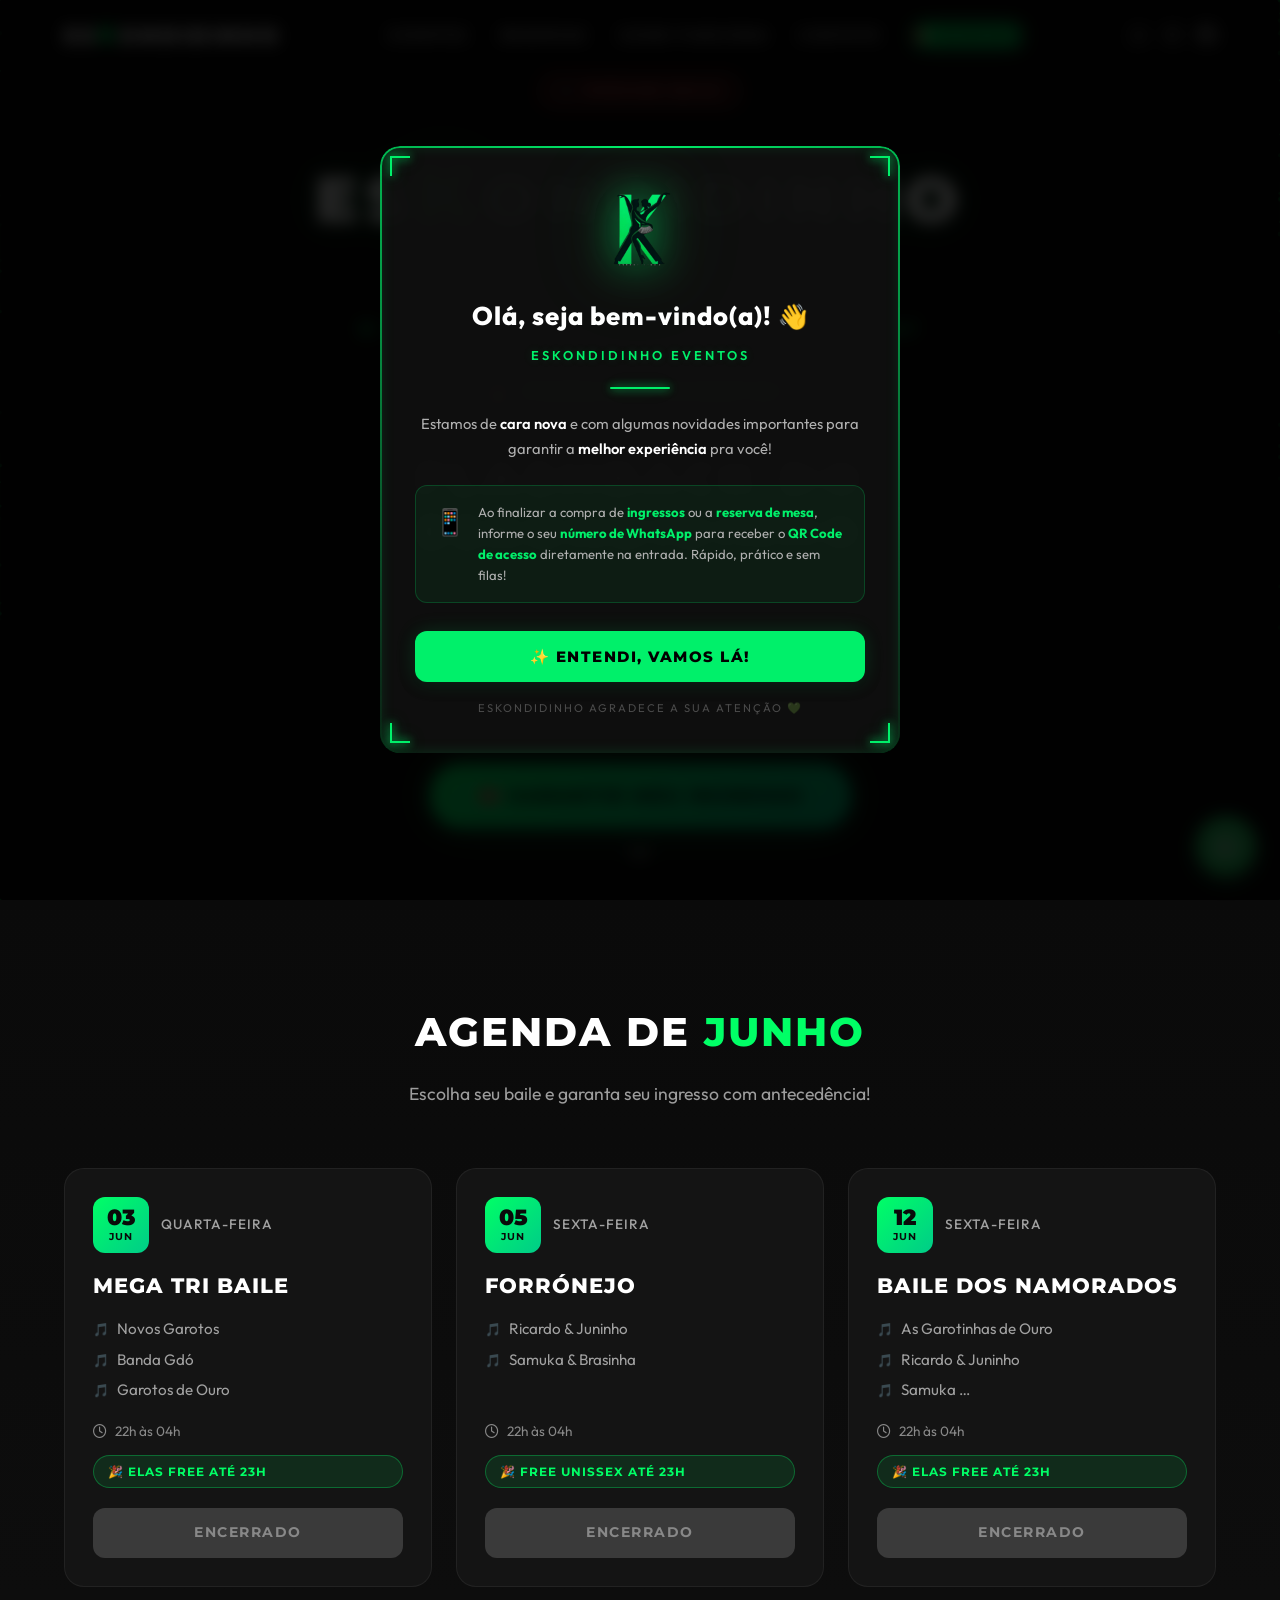
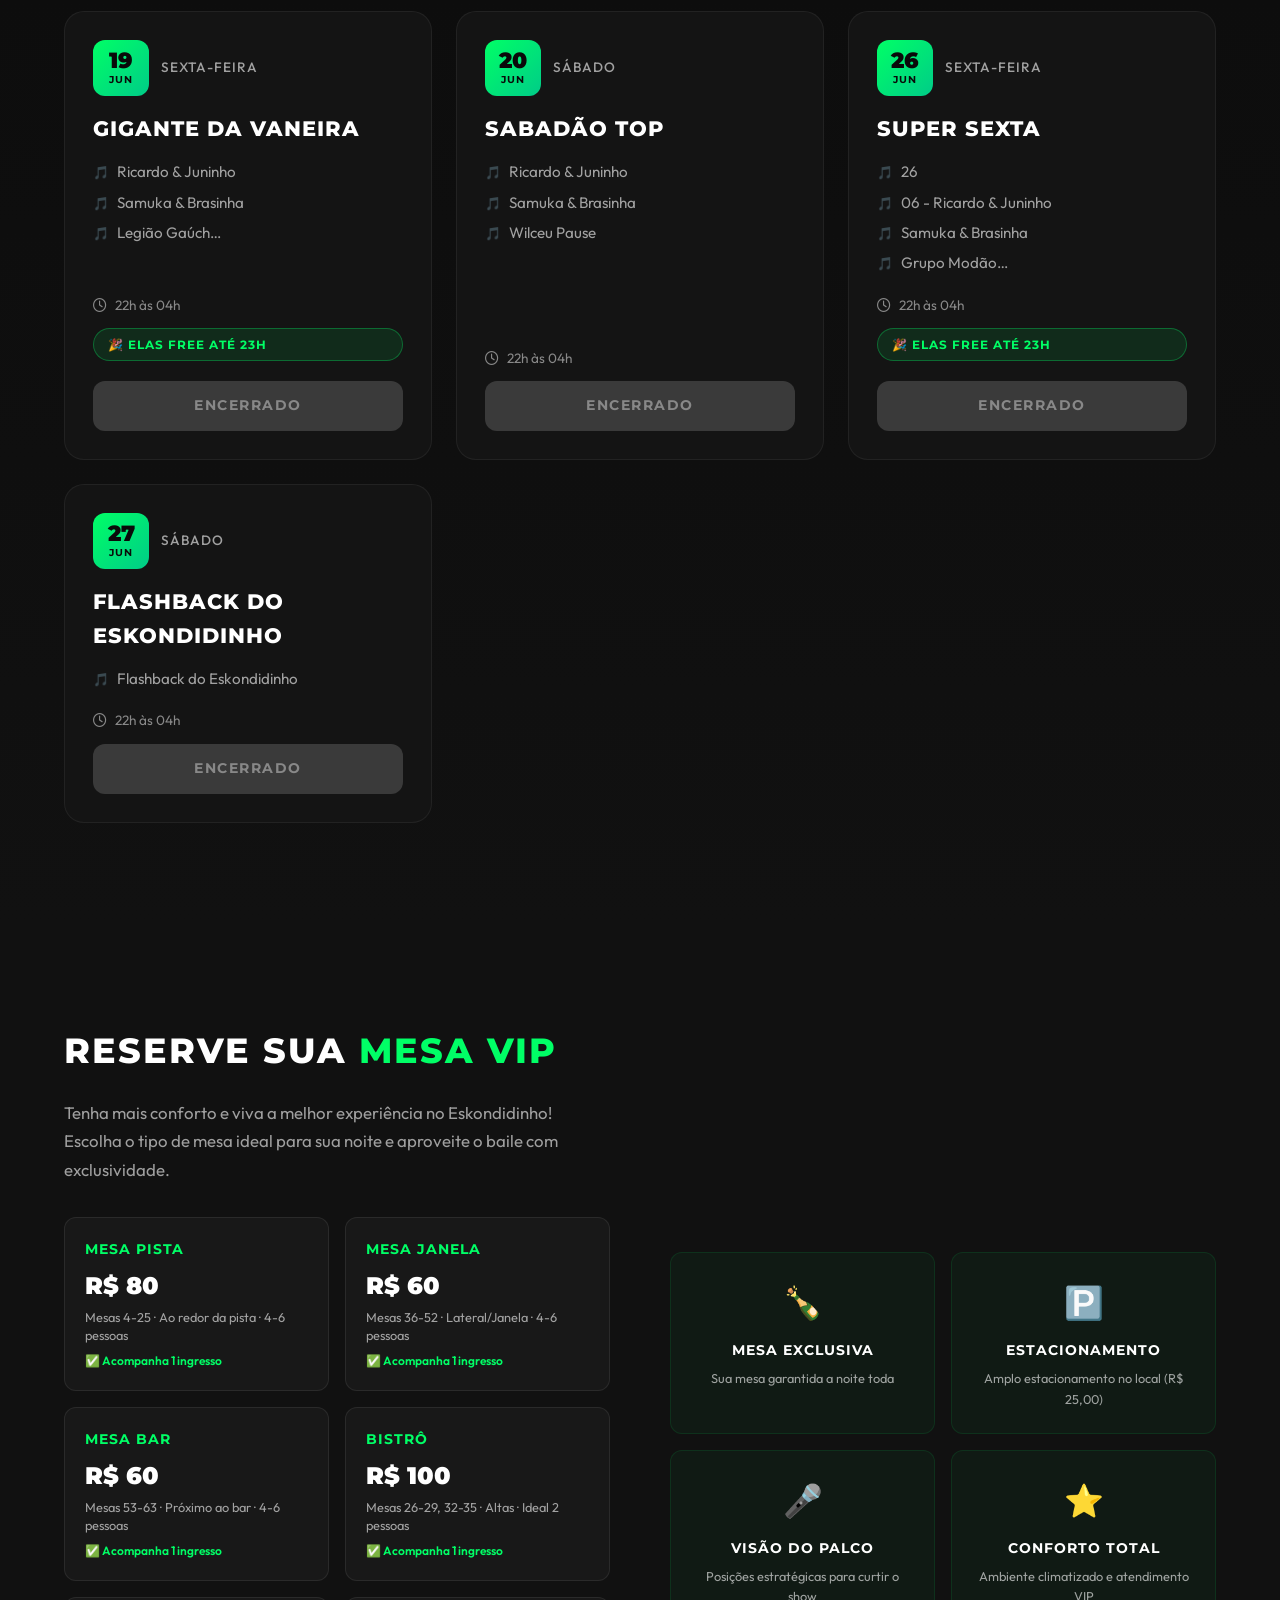
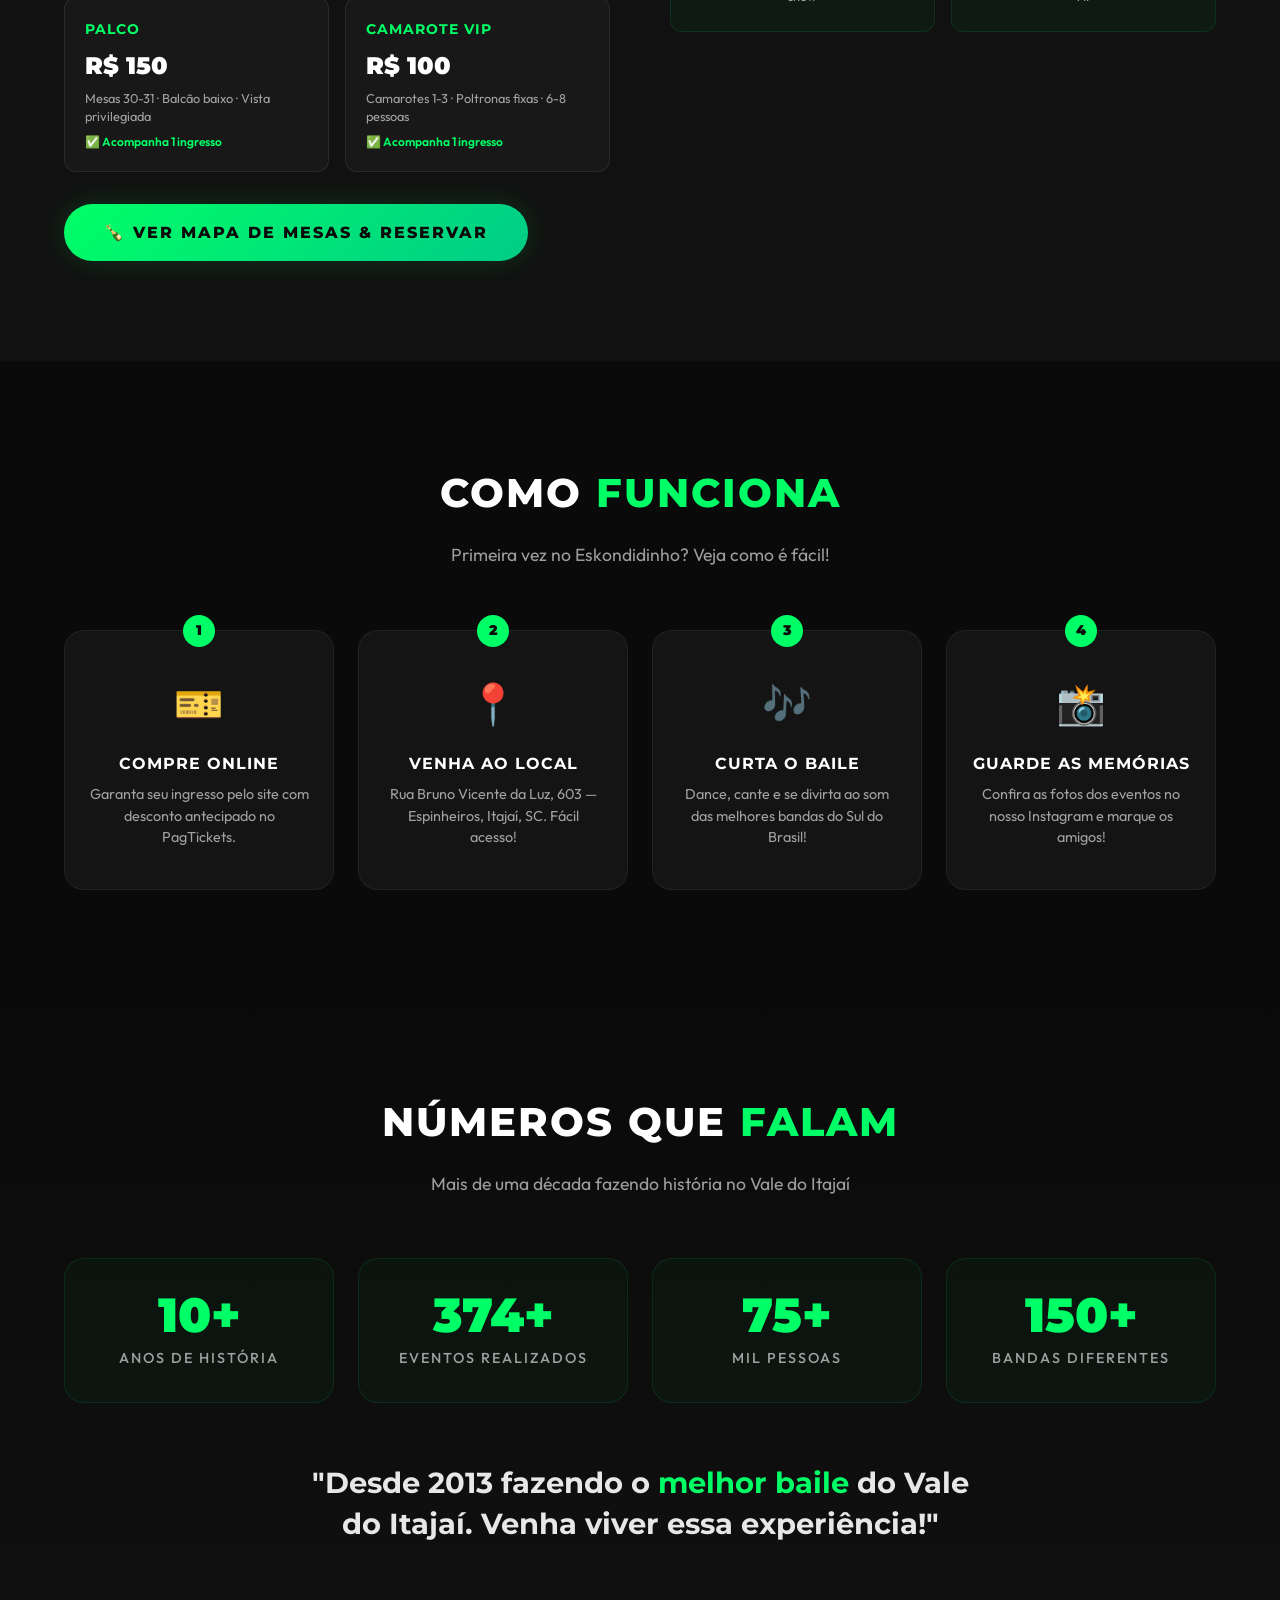
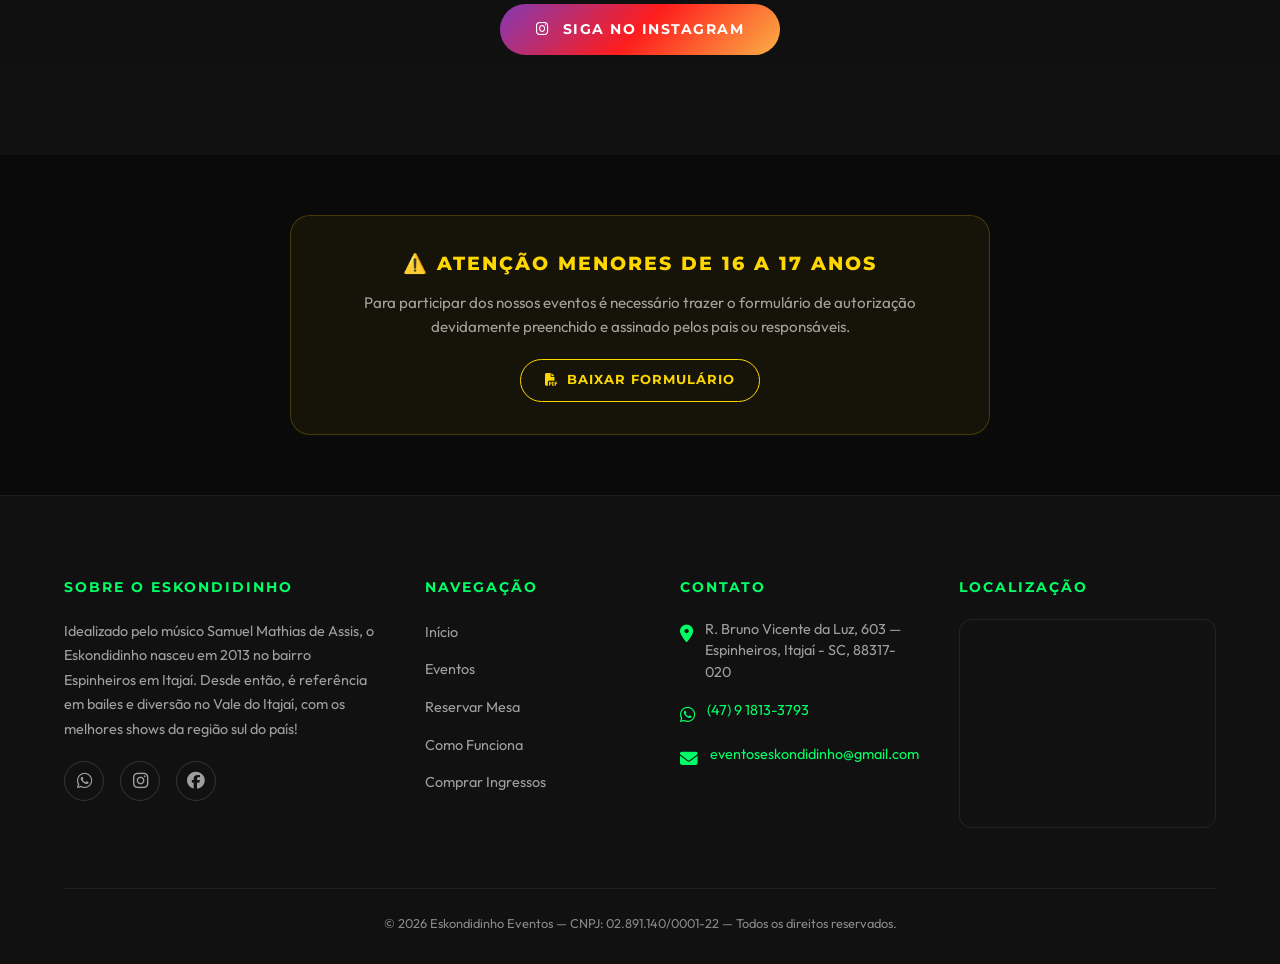
==== index.html @ db14143d "init: site Eskondidinho estático" ====
<!DOCTYPE html>
<html lang="pt-BR">

<head>
    <meta charset="UTF-8">
    <meta name="viewport" content="width=device-width, initial-scale=1.0">
    <title>ESKONDIDINHO EVENTOS | O Melhor Bailão do Vale do Itajaí</title>
    <meta name="description"
        content="O melhor bailão do Vale do Itajaí! Garanta seu ingresso para os melhores bailes de Itajaí, SC. Bandas ao vivo, reserva de mesas VIP e diversão garantida desde 2013.">
    <meta name="keywords"
        content="eskondidinho, eventos, baile, itajaí, vale do itajaí, banda, ingresso, festa, santa catarina">
    <meta property="og:title" content="ESKONDIDINHO EVENTOS | O Melhor Bailão do Vale do Itajaí">
    <meta property="og:description"
        content="Garanta seu ingresso! Bailes com as melhores bandas do sul do Brasil, reserva de mesas VIP e diversão garantida.">
    <meta property="og:type" content="website">
    <meta property="og:url" content="https://www.eskondidinho.com.br">
    <meta property="og:image" content="assets/hero-bg.png">
    <link rel="icon" type="image/x-icon" href="favicon.ico">
    <link rel="icon" type="image/png" sizes="32x32" href="img/favicon-32.png">
    <link rel="icon" type="image/png" sizes="16x16" href="img/favicon-16.png">
    <link rel="apple-touch-icon" sizes="180x180" href="img/apple-touch-icon.png">
    <link rel="stylesheet" href="style.css">
    <link rel="stylesheet" href="https://cdnjs.cloudflare.com/ajax/libs/font-awesome/6.5.1/css/all.min.css">
</head>

<body>

    <!-- ============ POPUP DE BOAS-VINDAS ============ -->
    <style>
        /* ---- Popup Variables ---- */
        .popup-overlay {
            position: fixed;
            inset: 0;
            background: rgba(0, 0, 0, 0.85);
            backdrop-filter: blur(8px);
            -webkit-backdrop-filter: blur(8px);
            display: flex;
            align-items: center;
            justify-content: center;
            z-index: 99999;
            opacity: 0;
            animation: popupFadeIn 0.6s ease forwards;
            padding: 20px;
        }

        @keyframes popupFadeIn {
            to {
                opacity: 1;
            }
        }

        .popup-particles {
            position: fixed;
            inset: 0;
            pointer-events: none;
            z-index: 100000;
            overflow: hidden;
        }

        .popup-particle {
            position: absolute;
            width: 3px;
            height: 3px;
            background: #00f06a;
            border-radius: 50%;
            box-shadow: 0 0 6px #00f06a, 0 0 12px rgba(0, 240, 106, 0.6);
            animation: popupFloatUp linear infinite;
            opacity: 0;
        }

        @keyframes popupFloatUp {
            0% {
                transform: translateY(100vh) scale(0);
                opacity: 0;
            }

            10% {
                opacity: 1;
            }

            90% {
                opacity: 0.6;
            }

            100% {
                transform: translateY(-10vh) scale(1.2);
                opacity: 0;
            }
        }

        .popup-card {
            position: relative;
            width: 100%;
            max-width: 520px;
            background: rgba(15, 15, 15, 0.95);
            border-radius: 20px;
            padding: 40px 35px 35px;
            z-index: 100001;
            transform: scale(0.7) translateY(40px);
            animation: popupPopIn 0.7s cubic-bezier(0.34, 1.56, 0.64, 1) 0.3s forwards;
            overflow: hidden;
        }

        @keyframes popupPopIn {
            to {
                transform: scale(1) translateY(0);
            }
        }

        .popup-card::before {
            content: '';
            position: absolute;
            inset: 0;
            border-radius: 20px;
            padding: 2px;
            background: conic-gradient(from var(--popup-angle, 0deg), #00f06a, transparent 40%, transparent 60%, #00f06a);
            -webkit-mask: linear-gradient(#fff 0 0) content-box, linear-gradient(#fff 0 0);
            -webkit-mask-composite: xor;
            mask-composite: exclude;
            animation: popupRotateBorder 4s linear infinite;
            pointer-events: none;
        }

        @property --popup-angle {
            syntax: '<angle>';
            initial-value: 0deg;
            inherits: false;
        }

        @keyframes popupRotateBorder {
            to {
                --popup-angle: 360deg;
            }
        }

        .popup-card::after {
            content: '';
            position: absolute;
            inset: -1px;
            border-radius: 21px;
            border: 1px solid rgba(0, 240, 106, 0.3);
            box-shadow: 0 0 15px rgba(0, 240, 106, 0.15), 0 0 40px rgba(0, 240, 106, 0.08), inset 0 0 15px rgba(0, 240, 106, 0.15);
            pointer-events: none;
        }

        .popup-corner {
            position: absolute;
            width: 20px;
            height: 20px;
            z-index: 2;
        }

        .popup-corner::before,
        .popup-corner::after {
            content: '';
            position: absolute;
            background: #00f06a;
            box-shadow: 0 0 8px #00f06a, 0 0 16px rgba(0, 240, 106, 0.6);
        }

        .popup-corner::before {
            width: 100%;
            height: 2px;
        }

        .popup-corner::after {
            width: 2px;
            height: 100%;
        }

        .popup-corner.ptl {
            top: 10px;
            left: 10px;
        }

        .popup-corner.ptr {
            top: 10px;
            right: 10px;
        }

        .popup-corner.ptr::before {
            right: 0;
        }

        .popup-corner.ptr::after {
            right: 0;
        }

        .popup-corner.pbl {
            bottom: 10px;
            left: 10px;
        }

        .popup-corner.pbl::before {
            bottom: 0;
        }

        .popup-corner.pbl::after {
            bottom: 0;
        }

        .popup-corner.pbr {
            bottom: 10px;
            right: 10px;
        }

        .popup-corner.pbr::before {
            right: 0;
            bottom: 0;
        }

        .popup-corner.pbr::after {
            right: 0;
            bottom: 0;
        }

        .popup-logo {
            display: flex;
            justify-content: center;
            margin-bottom: 20px;
        }

        .popup-logo img {
            width: 90px;
            height: auto;
            filter: drop-shadow(0 0 20px rgba(0, 240, 106, 0.6)) drop-shadow(0 0 40px rgba(0, 240, 106, 0.2));
            animation: popupLogoPulse 3s ease-in-out infinite;
        }

        @keyframes popupLogoPulse {

            0%,
            100% {
                filter: drop-shadow(0 0 15px rgba(0, 240, 106, 0.6)) drop-shadow(0 0 30px rgba(0, 240, 106, 0.15));
            }

            50% {
                filter: drop-shadow(0 0 25px rgba(0, 240, 106, 0.6)) drop-shadow(0 0 50px rgba(0, 240, 106, 0.3));
            }
        }

        .popup-greeting {
            text-align: center;
            margin-bottom: 8px;
        }

        .popup-greeting h2 {
            font-size: 1.6rem;
            font-weight: 800;
            color: #fff;
            letter-spacing: 1px;
        }

        .popup-greeting .popup-wave {
            display: inline-block;
            animation: popupWaveHand 1.8s ease-in-out infinite;
            transform-origin: 70% 70%;
            font-size: 1.5rem;
        }

        @keyframes popupWaveHand {

            0%,
            100% {
                transform: rotate(0deg);
            }

            15% {
                transform: rotate(14deg);
            }

            30% {
                transform: rotate(-8deg);
            }

            40% {
                transform: rotate(14deg);
            }

            50% {
                transform: rotate(-4deg);
            }

            60% {
                transform: rotate(10deg);
            }

            70% {
                transform: rotate(0deg);
            }
        }

        .popup-subtitle-text {
            text-align: center;
            font-size: 0.8rem;
            font-weight: 600;
            color: #00f06a;
            letter-spacing: 3px;
            text-transform: uppercase;
            margin-bottom: 22px;
            text-shadow: 0 0 10px rgba(0, 240, 106, 0.15);
        }

        .popup-neon-divider {
            width: 60px;
            height: 2px;
            background: #00f06a;
            margin: 0 auto 22px;
            border-radius: 2px;
            box-shadow: 0 0 8px #00f06a, 0 0 20px rgba(0, 240, 106, 0.15);
        }

        .popup-message {
            text-align: center;
            color: #b0b0b0;
            font-size: 0.92rem;
            line-height: 1.7;
            font-weight: 400;
            margin-bottom: 24px;
        }

        .popup-message strong {
            color: #fff;
            font-weight: 600;
        }

        .popup-whatsapp-tip {
            background: rgba(0, 240, 106, 0.06);
            border: 1px solid rgba(0, 240, 106, 0.2);
            border-radius: 12px;
            padding: 16px 18px;
            margin-bottom: 28px;
            display: flex;
            align-items: flex-start;
            gap: 12px;
        }

        .popup-whatsapp-tip .popup-tip-icon {
            font-size: 1.6rem;
            flex-shrink: 0;
            animation: popupPhoneBuzz 2s ease-in-out infinite;
        }

        @keyframes popupPhoneBuzz {

            0%,
            100% {
                transform: rotate(0deg);
            }

            5% {
                transform: rotate(8deg);
            }

            10% {
                transform: rotate(-8deg);
            }

            15% {
                transform: rotate(6deg);
            }

            20% {
                transform: rotate(-4deg);
            }

            25% {
                transform: rotate(0deg);
            }
        }

        .popup-whatsapp-tip p {
            color: #b0b0b0;
            font-size: 0.82rem;
            line-height: 1.6;
        }

        .popup-whatsapp-tip p strong {
            color: #00f06a;
            font-weight: 700;
        }

        .popup-cta-btn {
            display: block;
            width: 100%;
            padding: 16px 30px;
            background: #00f06a;
            color: #000;
            font-family: 'Montserrat', sans-serif;
            font-size: 0.95rem;
            font-weight: 800;
            letter-spacing: 1.5px;
            text-transform: uppercase;
            border: none;
            border-radius: 12px;
            cursor: pointer;
            position: relative;
            overflow: hidden;
            transition: all 0.3s ease;
            box-shadow: 0 0 20px rgba(0, 240, 106, 0.15), 0 4px 15px rgba(0, 0, 0, 0.3);
        }

        .popup-cta-btn:hover {
            background: #00ff72;
            box-shadow: 0 0 30px rgba(0, 240, 106, 0.6), 0 0 60px rgba(0, 240, 106, 0.25), 0 4px 20px rgba(0, 0, 0, 0.4);
            transform: translateY(-2px);
        }

        .popup-cta-btn:active {
            transform: translateY(0);
        }

        .popup-cta-btn::after {
            content: '';
            position: absolute;
            top: -50%;
            left: -60%;
            width: 40%;
            height: 200%;
            background: linear-gradient(90deg, transparent, rgba(255, 255, 255, 0.3), transparent);
            transform: skewX(-20deg);
            animation: popupShineSweep 3s ease-in-out infinite;
        }

        @keyframes popupShineSweep {

            0%,
            100% {
                left: -60%;
            }

            50% {
                left: 120%;
            }
        }

        .popup-footer-text {
            text-align: center;
            margin-top: 18px;
            font-size: 0.7rem;
            color: rgba(255, 255, 255, 0.25);
            letter-spacing: 2px;
            text-transform: uppercase;
        }

        .popup-overlay.popup-closing {
            animation: popupFadeOut 0.4s ease forwards;
        }

        .popup-overlay.popup-closing .popup-card {
            animation: popupPopOut 0.4s cubic-bezier(0.55, 0, 1, 0.45) forwards;
        }

        @keyframes popupFadeOut {
            to {
                opacity: 0;
            }
        }

        @keyframes popupPopOut {
            to {
                transform: scale(0.7) translateY(30px);
                opacity: 0;
            }
        }

        .popup-scanline {
            position: absolute;
            top: 0;
            left: 0;
            right: 0;
            height: 2px;
            background: linear-gradient(90deg, transparent, #00f06a, transparent);
            opacity: 0.15;
            animation: popupScanDown 4s linear infinite;
            pointer-events: none;
            z-index: 3;
        }

        @keyframes popupScanDown {
            0% {
                top: 0;
            }

            100% {
                top: 100%;
            }
        }

        @media (max-width: 560px) {
            .popup-card {
                padding: 30px 22px 28px;
                border-radius: 16px;
            }

            .popup-greeting h2 {
                font-size: 1.3rem;
            }

            .popup-subtitle-text {
                font-size: 0.7rem;
                letter-spacing: 2px;
            }

            .popup-message {
                font-size: 0.85rem;
            }

            .popup-logo img {
                width: 70px;
            }

            .popup-whatsapp-tip {
                padding: 12px 14px;
            }

            .popup-cta-btn {
                padding: 14px 24px;
                font-size: 0.85rem;
            }
        }
    </style>

    <div class="popup-overlay" id="popupOverlay">
        <div class="popup-particles" id="popupParticles"></div>
        <div class="popup-card">
            <div class="popup-scanline"></div>
            <div class="popup-corner ptl"></div>
            <div class="popup-corner ptr"></div>
            <div class="popup-corner pbl"></div>
            <div class="popup-corner pbr"></div>
            <div class="popup-logo">
                <img src="img/popup-logo.png" alt="Eskondidinho Eventos" />
            </div>
            <div class="popup-greeting">
                <h2>Olá, seja bem-vindo(a)! <span class="popup-wave">👋</span></h2>
            </div>
            <p class="popup-subtitle-text">Eskondidinho Eventos</p>
            <div class="popup-neon-divider"></div>
            <div class="popup-message">
                Estamos de <strong>cara nova</strong> e com algumas novidades importantes para
                garantir a <strong>melhor experiência</strong> pra você!
            </div>
            <div class="popup-whatsapp-tip">
                <span class="popup-tip-icon">📱</span>
                <p>
                    Ao finalizar a compra de <strong>ingressos</strong> ou a <strong>reserva de mesa</strong>,
                    informe o seu <strong>número de WhatsApp</strong> para receber o
                    <strong>QR Code de acesso</strong> diretamente na entrada.
                    Rápido, prático e sem filas!
                </p>
            </div>
            <button class="popup-cta-btn" onclick="closeEskPopup()">
                ✨ ENTENDI, VAMOS LÁ!
            </button>
            <div class="popup-footer-text">
                Eskondidinho agradece a sua atenção 💚
            </div>
        </div>
    </div>

    <script>
        (function () {
            // Check if user already saw the popup
            if (localStorage.getItem('eskondidinho_popup_seen') === 'true') {
                document.getElementById('popupOverlay').style.display = 'none';
                return;
            }
            // Create particles
            var container = document.getElementById('popupParticles');
            for (var i = 0; i < 25; i++) {
                var p = document.createElement('div');
                p.className = 'popup-particle';
                p.style.left = Math.random() * 100 + '%';
                p.style.animationDuration = (4 + Math.random() * 6) + 's';
                p.style.animationDelay = (Math.random() * 5) + 's';
                p.style.width = (2 + Math.random() * 3) + 'px';
                p.style.height = p.style.width;
                container.appendChild(p);
            }
        })();
        function closeEskPopup() {
            var overlay = document.getElementById('popupOverlay');
            overlay.classList.add('popup-closing');
            setTimeout(function () { overlay.style.display = 'none'; }, 400);
            localStorage.setItem('eskondidinho_popup_seen', 'true');
        }
    </script>

    <!-- ============ NAVBAR ============ -->
    <nav class="navbar" id="navbar">
        <div class="container">
            <a href="#" class="navbar-logo">
                <img src="img/logo-k.png" alt="Eskondidinho" class="logo-img-mobile"
                    style="display: none; height: 50px;">
                <span class="logo-text">ES<span class="logo-k">K</span>ONDIDINHO</span>
            </a>

            <ul class="navbar-menu" id="navMenu">
                <li><a href="#eventos">Eventos</a></li>
                <li><a href="#reservas">Reservas</a></li>
                <li><a href="#como-funciona">Como Funciona</a></li>
                <li><a href="#contato">Contato</a></li>
                <li><a href="https://eskondidinhoeventos.pagtickets.com.br/" target="_blank" class="navbar-cta">🎟️
                        Ingressos</a></li>
            </ul>

            <div class="navbar-social">
                <a href="https://wa.me/554791813793" target="_blank" title="WhatsApp"><i
                        class="fab fa-whatsapp"></i></a>
                <a href="https://www.instagram.com/eskondidinho_eventos/" target="_blank" title="Instagram"><i
                        class="fab fa-instagram"></i></a>
                <a href="https://www.facebook.com/Eskondidinho/" target="_blank" title="Facebook"><i
                        class="fab fa-facebook"></i></a>
            </div>

            <div class="hamburger" id="hamburger" onclick="toggleMenu()">
                <span></span>
                <span></span>
                <span></span>
            </div>
        </div>
    </nav>

    <!-- ============ URGENCY BANNER (auto-detects today/tomorrow) ============ -->
    <div class="urgency-banner" id="urgencyBanner" style="display:none;">
        <div class="urgency-inner">
            <span class="urgency-pulse"></span>
            <span class="urgency-text" id="urgencyText"></span>
            <a href="#" class="urgency-cta" id="urgencyCTA" target="_blank">🎟️ Comprar Agora</a>
        </div>
    </div>
    <style>
        .urgency-banner {
            position: fixed; top: 0; left: 0; right: 0; z-index: 10000;
            background: linear-gradient(135deg, #1a0a2e 0%, #2d1b4e 50%, #1a0a2e 100%);
            border-bottom: 2px solid rgba(255, 215, 0, 0.4);
            padding: 10px 15px;
            animation: urgencyGlow 2s ease-in-out infinite;
        }
        @keyframes urgencyGlow {
            0%, 100% { box-shadow: 0 2px 15px rgba(255, 215, 0, 0.15); }
            50% { box-shadow: 0 2px 25px rgba(255, 215, 0, 0.35); }
        }
        .urgency-inner {
            max-width: 1200px; margin: 0 auto;
            display: flex; align-items: center; justify-content: center; gap: 12px;
            flex-wrap: wrap;
        }
        .urgency-pulse {
            width: 8px; height: 8px; border-radius: 50%;
            background: #ff4444;
            box-shadow: 0 0 0 0 rgba(255, 68, 68, 0.7);
            animation: urgencyPulseAnim 1.5s infinite;
        }
        @keyframes urgencyPulseAnim {
            0% { box-shadow: 0 0 0 0 rgba(255, 68, 68, 0.7); }
            70% { box-shadow: 0 0 0 8px rgba(255, 68, 68, 0); }
            100% { box-shadow: 0 0 0 0 rgba(255, 68, 68, 0); }
        }
        .urgency-text {
            color: #fff; font-family: 'Montserrat', sans-serif;
            font-size: 0.82rem; font-weight: 600; letter-spacing: 0.5px;
        }
        .urgency-text strong { color: #ffd700; }
        .urgency-cta {
            background: #ffd700; color: #1a0a2e;
            padding: 5px 16px; border-radius: 6px;
            font-family: 'Montserrat', sans-serif;
            font-size: 0.75rem; font-weight: 800;
            text-decoration: none; text-transform: uppercase; letter-spacing: 1px;
            transition: all 0.2s;
        }
        .urgency-cta:hover { background: #ffed4a; transform: scale(1.05); }
        .urgency-banner + .hero,
        body.has-urgency .navbar.scrolled { top: 42px !important; }
        body.has-urgency .hero { padding-top: 42px; }
        @media (max-width: 600px) {
            .urgency-text { font-size: 0.72rem; }
            .urgency-cta { font-size: 0.68rem; padding: 4px 12px; }
        }
    </style>
    <script>
        (function() {
            // Auto-detect if next event is today or tomorrow
            var evts = window.events || [];
            if (!evts.length) return;
            var now = new Date();
            for (var i = 0; i < evts.length; i++) {
                var parts = evts[i].date.split('-').map(Number);
                var evDate = new Date(parts[0], parts[1]-1, parts[2]);
                var diffDays = Math.floor((evDate - new Date(now.getFullYear(), now.getMonth(), now.getDate())) / 86400000);
                if (diffDays === 0 || diffDays === 1) {
                    var banner = document.getElementById('urgencyBanner');
                    var txt = document.getElementById('urgencyText');
                    var cta = document.getElementById('urgencyCTA');
                    var label = diffDays === 0 ? '🔥 HOJE!' : '⚡ AMANHÃ!';
                    txt.innerHTML = label + ' <strong>' + evts[i].name + '</strong> — ' + evts[i].bands.join(' • ') + ' — Últimos antecipados!';
                    cta.href = evts[i].link;
                    banner.style.display = 'block';
                    document.body.classList.add('has-urgency');
                    break;
                }
            }
        })();
    </script>

    <!-- ============ HERO SECTION ============ -->
    <section class="hero" id="home">
        <div class="hero-bg">
            <video class="hero-video" autoplay muted loop playsinline disablePictureInPicture>
                <source src="assets/Vídeo-bg-main-page.mp4" type="video/mp4">
            </video>
        </div>
        <canvas id="particles-canvas"></canvas>

        <div class="hero-content">
            <div class="hero-badge" id="heroBadge">
                🔥 <span>Garanta seu ingresso</span>
            </div>

            <div class="hero-logo-text">
                <span class="hero-logo-main">ES<span class="hero-logo-k">K</span>ONDIDINHO</span>
                <span class="hero-logo-sub">EVENTOS</span>
            </div>

            <h1>O Melhor Bailão do Vale do Itajaí</h1>

            <div class="hero-next-event-banner">
                <span class="hero-next-pulse"></span>
                <span class="hero-next-icon">🔥</span>
                <span class="hero-next-text">Próximo Evento!</span>
                <span class="hero-next-arrow">↓</span>
            </div>

            <div id="heroEventInfo">
                <p class="hero-event-name" id="heroEventName">Carregando...</p>
                <p class="hero-event-details" id="heroEventDetails"></p>
                <p class="hero-event-promo" id="heroEventPromo" style="display:none;"></p>
            </div>

            <div class="countdown" id="countdown">
                <div class="countdown-item">
                    <span class="countdown-number" id="countDays">00</span>
                    <span class="countdown-label">Dias</span>
                </div>
                <div class="countdown-item">
                    <span class="countdown-number" id="countHours">00</span>
                    <span class="countdown-label">Horas</span>
                </div>
                <div class="countdown-item">
                    <span class="countdown-number" id="countMinutes">00</span>
                    <span class="countdown-label">Min</span>
                </div>
                <div class="countdown-item">
                    <span class="countdown-number" id="countSeconds">00</span>
                    <span class="countdown-label">Seg</span>
                </div>
            </div>

            <a href="#" class="hero-cta" id="heroCTA" target="_blank">
                🎟️ Garantir Meu Ingresso
            </a>
        </div>

        <div class="hero-scroll-indicator">
            <i class="fas fa-chevron-down"></i>
        </div>
    </section>

    <!-- ============ EVENTOS ============ -->
    <section id="eventos">
        <div class="container">
            <h2 class="section-title reveal">Agenda de <span>Junho</span></h2>
            <p class="section-subtitle reveal">Escolha seu baile e garanta seu ingresso com antecedência!</p>

            <div class="events-grid" id="eventsGrid">
                <!-- Cards carregados dinamicamente pelo data-loader.js -->
                <p style="color: #888; text-align: center; grid-column: 1/-1; padding: 40px 0;">🔄 Carregando eventos...
                </p>
            </div>
        </div>
    </section>

    <!-- ============ RESERVA DE MESAS VIP ============ -->
    <section id="reservas">
        <div class="container">
            <div class="reservas-wrapper">
                <div class="reservas-info reveal-left">
                    <h2>Reserve sua <span>Mesa VIP</span></h2>
                    <p>Tenha mais conforto e viva a melhor experiência no Eskondidinho! Escolha o tipo de mesa ideal
                        para sua noite e aproveite o baile com exclusividade.</p>

                    <div class="mesa-grid">
                        <div class="mesa-card">
                            <h4>Mesa Pista</h4>
                            <p class="mesa-price">R$ 80</p>
                            <p class="mesa-desc">Mesas 4-25 · Ao redor da pista · 4-6 pessoas</p>
                            <p class="mesa-obs">✅ Acompanha 1 ingresso</p>
                        </div>
                        <div class="mesa-card">
                            <h4>Mesa Janela</h4>
                            <p class="mesa-price">R$ 60</p>
                            <p class="mesa-desc">Mesas 36-52 · Lateral/Janela · 4-6 pessoas</p>
                            <p class="mesa-obs">✅ Acompanha 1 ingresso</p>
                        </div>
                        <div class="mesa-card">
                            <h4>Mesa Bar</h4>
                            <p class="mesa-price">R$ 60</p>
                            <p class="mesa-desc">Mesas 53-63 · Próximo ao bar · 4-6 pessoas</p>
                            <p class="mesa-obs">✅ Acompanha 1 ingresso</p>
                        </div>
                        <div class="mesa-card">
                            <h4>Bistrô</h4>
                            <p class="mesa-price">R$ 100</p>
                            <p class="mesa-desc">Mesas 26-29, 32-35 · Altas · Ideal 2 pessoas</p>
                            <p class="mesa-obs">✅ Acompanha 1 ingresso</p>
                        </div>
                        <div class="mesa-card">
                            <h4>Palco</h4>
                            <p class="mesa-price">R$ 150</p>
                            <p class="mesa-desc">Mesas 30-31 · Balcão baixo · Vista privilegiada</p>
                            <p class="mesa-obs">✅ Acompanha 1 ingresso</p>
                        </div>
                        <div class="mesa-card">
                            <h4>Camarote VIP</h4>
                            <p class="mesa-price">R$ 100</p>
                            <p class="mesa-desc">Camarotes 1-3 · Poltronas fixas · 6-8 pessoas</p>
                            <p class="mesa-obs">✅ Acompanha 1 ingresso</p>
                        </div>
                    </div>

                    <a href="reservas.html" class="reservas-cta">
                        🍾 Ver Mapa de Mesas & Reservar
                    </a>
                </div>

                <div class="reservas-visual reveal-right">
                    <div class="reservas-features">
                        <div class="feature-item">
                            <span class="feature-icon">🍾</span>
                            <h4>Mesa Exclusiva</h4>
                            <p>Sua mesa garantida a noite toda</p>
                        </div>
                        <div class="feature-item">
                            <span class="feature-icon">🅿️</span>
                            <h4>Estacionamento</h4>
                            <p>Amplo estacionamento no local (R$ 25,00)</p>
                        </div>
                        <div class="feature-item">
                            <span class="feature-icon">🎤</span>
                            <h4>Visão do Palco</h4>
                            <p>Posições estratégicas para curtir o show</p>
                        </div>
                        <div class="feature-item">
                            <span class="feature-icon">⭐</span>
                            <h4>Conforto Total</h4>
                            <p>Ambiente climatizado e atendimento VIP</p>
                        </div>
                    </div>
                </div>
            </div>
        </div>
    </section>

    <!-- ============ COMO FUNCIONA ============ -->
    <section id="como-funciona">
        <div class="container">
            <h2 class="section-title reveal">Como <span>Funciona</span></h2>
            <p class="section-subtitle reveal">Primeira vez no Eskondidinho? Veja como é fácil!</p>

            <div class="steps-grid">
                <div class="step-card reveal">
                    <div class="step-number">1</div>
                    <span class="step-icon">🎫</span>
                    <h3>Compre Online</h3>
                    <p>Garanta seu ingresso pelo site com desconto antecipado no PagTickets.</p>
                </div>
                <div class="step-card reveal">
                    <div class="step-number">2</div>
                    <span class="step-icon">📍</span>
                    <h3>Venha ao Local</h3>
                    <p>Rua Bruno Vicente da Luz, 603 — Espinheiros, Itajaí, SC. Fácil acesso!</p>
                </div>
                <div class="step-card reveal">
                    <div class="step-number">3</div>
                    <span class="step-icon">🎶</span>
                    <h3>Curta o Baile</h3>
                    <p>Dance, cante e se divirta ao som das melhores bandas do Sul do Brasil!</p>
                </div>
                <div class="step-card reveal">
                    <div class="step-number">4</div>
                    <span class="step-icon">📸</span>
                    <h3>Guarde as Memórias</h3>
                    <p>Confira as fotos dos eventos no nosso Instagram e marque os amigos!</p>
                </div>
            </div>
        </div>
    </section>

    <!-- ============ PROVA SOCIAL ============ -->
    <section id="prova-social">
        <div class="container">
            <h2 class="section-title reveal">Números que <span>Falam</span></h2>
            <p class="section-subtitle reveal">Mais de uma década fazendo história no Vale do Itajaí</p>

            <div class="stats-grid">
                <div class="stat-item reveal">
                    <div class="stat-number" data-target="13">0</div>
                    <div class="stat-label">Anos de História</div>
                </div>
                <div class="stat-item reveal">
                    <div class="stat-number" data-target="500">0</div>
                    <div class="stat-label">Eventos Realizados</div>
                </div>
                <div class="stat-item reveal">
                    <div class="stat-number" data-target="100">0</div>
                    <div class="stat-label">Mil Pessoas</div>
                </div>
                <div class="stat-item reveal">
                    <div class="stat-number" data-target="200">0</div>
                    <div class="stat-label">Bandas Diferentes</div>
                </div>
            </div>

            <p class="social-quote reveal">
                "Desde 2013 fazendo o <span>melhor baile</span> do Vale do Itajaí. Venha viver essa experiência!"
            </p>

            <div class="instagram-section reveal">
                <a href="https://www.instagram.com/eskondidinho_eventos/" target="_blank" class="instagram-btn">
                    <i class="fab fa-instagram"></i> Siga no Instagram
                </a>
            </div>
        </div>
    </section>

    <!-- ============ MENORES ============ -->
    <section id="menores">
        <div class="container">
            <div class="menores-card reveal">
                <h3>⚠️ Atenção Menores de 16 a 17 Anos</h3>
                <p>Para participar dos nossos eventos é necessário trazer o formulário de autorização devidamente
                    preenchido e assinado pelos pais ou responsáveis.</p>
                <a href="https://www.eskondidinho.com.br/_files/ugd/3e2806_11ef1a56fe09499db10fbe1ca996fdd4.pdf"
                    target="_blank" class="menores-link">
                    <i class="fas fa-file-pdf"></i> Baixar Formulário
                </a>
            </div>
        </div>
    </section>

    <!-- ============ FOOTER ============ -->
    <footer id="contato">
        <div class="container">
            <div class="footer-grid">
                <div class="footer-col footer-about">
                    <h4>Sobre o Eskondidinho</h4>
                    <p>Idealizado pelo músico Samuel Mathias de Assis, o Eskondidinho nasceu em 2013 no bairro
                        Espinheiros em Itajaí. Desde então, é referência em bailes e diversão no Vale do Itajaí, com os
                        melhores shows da região sul do país!</p>
                    <div class="footer-social">
                        <a href="https://wa.me/554791813793" target="_blank" title="WhatsApp"><i
                                class="fab fa-whatsapp"></i></a>
                        <a href="https://www.instagram.com/eskondidinho_eventos/" target="_blank" title="Instagram"><i
                                class="fab fa-instagram"></i></a>
                        <a href="https://www.facebook.com/Eskondidinho/" target="_blank" title="Facebook"><i
                                class="fab fa-facebook"></i></a>
                    </div>
                </div>

                <div class="footer-col">
                    <h4>Navegação</h4>
                    <ul class="footer-links">
                        <li><a href="#home">Início</a></li>
                        <li><a href="#eventos">Eventos</a></li>
                        <li><a href="#reservas">Reservar Mesa</a></li>
                        <li><a href="#como-funciona">Como Funciona</a></li>
                        <li><a href="https://eskondidinhoeventos.pagtickets.com.br/" target="_blank">Comprar
                                Ingressos</a></li>
                    </ul>
                </div>

                <div class="footer-col">
                    <h4>Contato</h4>
                    <ul class="footer-contact">
                        <li>
                            <span class="contact-icon"><i class="fas fa-map-marker-alt"></i></span>
                            <span>R. Bruno Vicente da Luz, 603 — Espinheiros, Itajaí - SC, 88317-020</span>
                        </li>
                        <li>
                            <span class="contact-icon"><i class="fab fa-whatsapp"></i></span>
                            <a href="https://wa.me/554791813793" target="_blank">(47) 9 1813-3793</a>
                        </li>
                        <li>
                            <span class="contact-icon"><i class="fas fa-envelope"></i></span>
                            <a href="mailto:eventoseskondidinho@gmail.com">eventoseskondidinho@gmail.com</a>
                        </li>
                    </ul>
                </div>

                <div class="footer-col">
                    <h4>Localização</h4>
                    <div class="footer-map">
                        <iframe
                            src="https://www.google.com/maps/embed?pb=!1m18!1m12!1m3!1d3564.2!2d-48.6658!3d-26.9119!2m3!1f0!2f0!3f0!3m2!1i1024!2i768!4f13.1!3m3!1m2!1s0x94df326265dce445%3A0x2d39b0ef4946e936!2sEskondidinho%20Eventos!5e0!3m2!1spt-BR!2sbr!4v1"
                            allowfullscreen="" loading="lazy" referrerpolicy="no-referrer-when-downgrade"></iframe>
                    </div>
                </div>
            </div>

            <div class="footer-bottom">
                <p>&copy; 2026 Eskondidinho Eventos — CNPJ: 02.891.140/0001-22 — Todos os direitos reservados.</p>
            </div>
        </div>
    </footer>

    <!-- WhatsApp floating button -->
    <a href="https://wa.me/554791813793?text=Ol%C3%A1!%20Vim%20pelo%20site%20e%20quero%20saber%20mais%20sobre%20os%20pr%C3%B3ximos%20eventos!"
        target="_blank" class="whatsapp-float" title="Fale conosco no WhatsApp">
        <i class="fab fa-whatsapp"></i>
    </a>

    <script src="data-loader.js"></script>
    <script src="script.js"></script>
    <script>
        // Carrega eventos dinamicamente do GitHub
        loadEventsData().then(data => {
            if (data) renderEventCards(data);
        });
    </script>
</body>

</html>
---- style.css ----
/* ============================================
   ESKONDIDINHO EVENTOS — DESIGN SYSTEM
   Colors: Green (#00FF66) + Black (#0A0A0A)
   ============================================ */

@import url('https://fonts.googleapis.com/css2?family=Montserrat:wght@400;600;700;800;900&family=Outfit:wght@300;400;500;600;700&display=swap');

/* --- CSS Variables --- */
:root {
    --green: #00FF66;
    --green-dark: #00CC52;
    --green-glow: rgba(0, 255, 102, 0.3);
    --green-subtle: rgba(0, 255, 102, 0.08);
    --black: #0A0A0A;
    --black-light: #111111;
    --black-card: #141414;
    --black-elevated: #1a1a1a;
    --gray-900: #1e1e1e;
    --gray-800: #2a2a2a;
    --gray-700: #3a3a3a;
    --gray-400: #888888;
    --gray-300: #aaaaaa;
    --white: #ffffff;
    --white-soft: rgba(255, 255, 255, 0.9);
    --white-muted: rgba(255, 255, 255, 0.6);
    --danger: #FF4444;
    --gold: #FFD700;
    --font-heading: 'Montserrat', sans-serif;
    --font-body: 'Outfit', sans-serif;
    --radius-sm: 8px;
    --radius-md: 12px;
    --radius-lg: 20px;
    --radius-xl: 30px;
    --shadow-green: 0 0 30px rgba(0, 255, 102, 0.15);
    --shadow-card: 0 8px 32px rgba(0, 0, 0, 0.4);
    --transition: all 0.3s cubic-bezier(0.4, 0, 0.2, 1);
}

/* --- Reset & Base --- */
*,
*::before,
*::after {
    margin: 0;
    padding: 0;
    box-sizing: border-box;
}

html {
    scroll-behavior: smooth;
    font-size: 16px;
}

body {
    font-family: var(--font-body);
    background: var(--black);
    color: var(--white);
    overflow-x: hidden;
    line-height: 1.6;
}

a {
    color: var(--green);
    text-decoration: none;
    transition: var(--transition);
}

a:hover {
    color: var(--green-dark);
}

img {
    max-width: 100%;
    height: auto;
}

.container {
    max-width: 1200px;
    margin: 0 auto;
    padding: 0 24px;
}

/* Section spacing */
section {
    padding: 100px 0;
    position: relative;
}

.section-title {
    font-family: var(--font-heading);
    font-size: 2.5rem;
    font-weight: 800;
    text-align: center;
    margin-bottom: 16px;
    text-transform: uppercase;
    letter-spacing: 2px;
}

.section-title span {
    color: var(--green);
}

.section-subtitle {
    text-align: center;
    color: var(--white-muted);
    font-size: 1.1rem;
    margin-bottom: 60px;
    max-width: 600px;
    margin-left: auto;
    margin-right: auto;
}

/* ============================================
   NAVBAR
   ============================================ */
.navbar {
    position: fixed;
    top: 0;
    left: 0;
    right: 0;
    z-index: 1000;
    padding: 16px 0;
    transition: var(--transition);
    background: transparent;
}

.navbar.scrolled {
    background: rgba(10, 10, 10, 0.95);
    backdrop-filter: blur(20px);
    -webkit-backdrop-filter: blur(20px);
    padding: 10px 0;
    border-bottom: 1px solid rgba(0, 255, 102, 0.1);
}

.navbar .container {
    display: flex;
    align-items: center;
    justify-content: space-between;
}

.navbar-logo .logo-text {
    font-family: var(--font-heading);
    font-size: 1.3rem;
    font-weight: 900;
    color: var(--white);
    letter-spacing: 3px;
    text-transform: uppercase;
    transition: var(--transition);
}

.navbar-logo .logo-k {
    color: var(--green);
    font-size: 1.5rem;
}

.navbar.scrolled .navbar-logo .logo-text {
    font-size: 1.1rem;
}

.navbar.scrolled .navbar-logo .logo-k {
    font-size: 1.3rem;
}

.navbar-menu {
    display: flex;
    align-items: center;
    gap: 32px;
    list-style: none;
}

.navbar-menu a {
    color: var(--white-soft);
    font-family: var(--font-heading);
    font-size: 0.85rem;
    font-weight: 600;
    text-transform: uppercase;
    letter-spacing: 1.5px;
    position: relative;
    padding: 4px 0;
}

.navbar-menu a::after {
    content: '';
    position: absolute;
    bottom: -2px;
    left: 0;
    width: 0;
    height: 2px;
    background: var(--green);
    transition: var(--transition);
}

.navbar-menu a:hover {
    color: var(--green);
}

.navbar-menu a:hover::after {
    width: 100%;
}

.navbar-cta {
    background: var(--green);
    color: var(--black) !important;
    padding: 10px 24px;
    border-radius: var(--radius-xl);
    font-weight: 700 !important;
    font-size: 0.8rem !important;
    letter-spacing: 1px !important;
    transition: var(--transition);
    box-shadow: 0 0 20px rgba(0, 255, 102, 0.3);
}

.navbar-cta::after {
    display: none !important;
}

.navbar-cta:hover {
    background: var(--green-dark) !important;
    color: var(--black) !important;
    transform: translateY(-2px);
    box-shadow: 0 0 30px rgba(0, 255, 102, 0.5);
}

.navbar-social {
    display: flex;
    gap: 16px;
    align-items: center;
}

.navbar-social a {
    color: var(--white-muted);
    font-size: 1.2rem;
    transition: var(--transition);
}

.navbar-social a:hover {
    color: var(--green);
    transform: scale(1.2);
}

/* Hamburger */
.hamburger {
    display: none;
    flex-direction: column;
    gap: 5px;
    cursor: pointer;
    z-index: 1001;
    padding: 8px;
}

.hamburger span {
    width: 28px;
    height: 2.5px;
    background: var(--white);
    border-radius: 10px;
    transition: var(--transition);
}

.hamburger.active span:nth-child(1) {
    transform: rotate(45deg) translate(5px, 5px);
}

.hamburger.active span:nth-child(2) {
    opacity: 0;
}

.hamburger.active span:nth-child(3) {
    transform: rotate(-45deg) translate(5px, -5px);
}

/* ============================================
   HERO SECTION
   ============================================ */
.hero {
    position: relative;
    min-height: 100vh;
    display: flex;
    align-items: center;
    justify-content: center;
    text-align: center;
    overflow: hidden;
    padding: 0;
}

.hero-bg {
    position: absolute;
    top: 0;
    left: 0;
    width: 100%;
    height: 100%;
    z-index: 0;
    overflow: hidden;
}

.hero-video {
    position: absolute;
    top: 50%;
    left: 50%;
    transform: translate(-50%, -50%);
    min-width: 100%;
    min-height: 100%;
    width: auto;
    height: auto;
    object-fit: cover;
    pointer-events: none;
}

.hero-bg::after {
    content: '';
    position: absolute;
    top: 0;
    left: 0;
    width: 100%;
    height: 100%;
    background: linear-gradient(180deg,
            rgba(10, 10, 10, 0.5) 0%,
            rgba(10, 10, 10, 0.7) 40%,
            rgba(10, 10, 10, 0.85) 70%,
            rgba(10, 10, 10, 1) 100%);
}

.hero-content {
    position: relative;
    z-index: 2;
    max-width: 800px;
    padding: 0 24px;
}

.hero-badge {
    display: inline-flex;
    align-items: center;
    gap: 8px;
    background: rgba(255, 68, 68, 0.15);
    border: 1px solid rgba(255, 68, 68, 0.3);
    color: #FF6B6B;
    padding: 8px 20px;
    border-radius: var(--radius-xl);
    font-family: var(--font-heading);
    font-size: 0.8rem;
    font-weight: 700;
    text-transform: uppercase;
    letter-spacing: 2px;
    margin-bottom: 24px;
    animation: pulse-badge 2s ease-in-out infinite;
}

@keyframes pulse-badge {

    0%,
    100% {
        box-shadow: 0 0 0 0 rgba(255, 68, 68, 0.3);
    }

    50% {
        box-shadow: 0 0 0 10px rgba(255, 68, 68, 0);
    }
}

/* Hero Logo Text */
.hero-logo-text {
    display: flex;
    flex-direction: column;
    align-items: center;
    margin-bottom: 20px;
    animation: float 6s ease-in-out infinite;
}

.hero-logo-main {
    font-family: var(--font-heading);
    font-size: 4rem;
    font-weight: 900;
    color: var(--white);
    letter-spacing: 8px;
    text-transform: uppercase;
    text-shadow: 0 0 40px rgba(0, 255, 102, 0.3);
}

.hero-logo-k {
    color: var(--green);
    font-size: 4.8rem;
    text-shadow: 0 0 60px rgba(0, 255, 102, 0.5);
    position: relative;
}

.hero-logo-sub {
    font-family: var(--font-heading);
    font-size: 1.8rem;
    font-weight: 300;
    color: var(--green);
    letter-spacing: 18px;
    text-transform: uppercase;
    margin-top: -8px;
}

@keyframes float {

    0%,
    100% {
        transform: translateY(0);
    }

    50% {
        transform: translateY(-10px);
    }
}

.hero h1 {
    font-family: var(--font-heading);
    font-size: 1.1rem;
    font-weight: 600;
    color: var(--green);
    text-transform: uppercase;
    letter-spacing: 6px;
    margin-bottom: 16px;
}

/* Hero "Próximo Evento!" Banner */
.hero-next-event-banner {
    display: inline-flex;
    align-items: center;
    gap: 12px;
    background: rgba(0, 255, 102, 0.1);
    border: 2px solid rgba(0, 255, 102, 0.5);
    backdrop-filter: blur(12px);
    -webkit-backdrop-filter: blur(12px);
    padding: 14px 40px;
    border-radius: 50px;
    margin-bottom: 28px;
    animation: hero-next-glow 2.5s ease-in-out infinite;
    position: relative;
}

.hero-next-pulse {
    position: absolute;
    left: 18px;
    width: 10px;
    height: 10px;
    background: var(--green);
    border-radius: 50%;
    animation: hero-dot-pulse 1.5s ease-in-out infinite;
}

.hero-next-icon {
    font-size: 1.3rem;
    margin-left: 16px;
}

.hero-next-text {
    font-family: var(--font-heading);
    font-size: 1.3rem;
    font-weight: 900;
    text-transform: uppercase;
    letter-spacing: 3px;
    color: var(--green);
    text-shadow: 0 0 20px rgba(0, 255, 102, 0.4);
}

.hero-next-arrow {
    color: var(--green);
    font-size: 1.3rem;
    font-weight: 900;
    animation: hero-arrow-bounce 1.5s ease-in-out infinite;
}

@keyframes hero-next-glow {

    0%,
    100% {
        box-shadow: 0 0 25px rgba(0, 255, 102, 0.2), inset 0 0 15px rgba(0, 255, 102, 0.05);
    }

    50% {
        box-shadow: 0 0 45px rgba(0, 255, 102, 0.4), inset 0 0 25px rgba(0, 255, 102, 0.1);
    }
}

@keyframes hero-dot-pulse {

    0%,
    100% {
        transform: scale(1);
        opacity: 1;
        box-shadow: 0 0 0 0 rgba(0, 255, 102, 0.6);
    }

    50% {
        transform: scale(1.3);
        opacity: 0.8;
        box-shadow: 0 0 0 6px rgba(0, 255, 102, 0);
    }
}

@keyframes hero-arrow-bounce {

    0%,
    100% {
        transform: translateY(0);
    }

    50% {
        transform: translateY(4px);
    }
}

.hero-event-name {
    font-family: var(--font-heading);
    font-size: 3rem;
    font-weight: 900;
    text-transform: uppercase;
    letter-spacing: 3px;
    margin-bottom: 8px;
    line-height: 1.1;
    background: linear-gradient(135deg, var(--white) 0%, var(--gray-300) 100%);
    -webkit-background-clip: text;
    -webkit-text-fill-color: transparent;
    background-clip: text;
}

.hero-event-details {
    color: var(--white-muted);
    font-size: 1.15rem;
    margin-bottom: 8px;
    font-weight: 400;
}

.hero-event-promo {
    display: inline-block;
    background: linear-gradient(135deg, var(--green), #00CC88);
    color: var(--black);
    padding: 6px 20px;
    border-radius: var(--radius-xl);
    font-family: var(--font-heading);
    font-size: 0.85rem;
    font-weight: 700;
    text-transform: uppercase;
    letter-spacing: 1px;
    margin-bottom: 30px;
}

/* Countdown */
.countdown {
    display: flex;
    justify-content: center;
    gap: 16px;
    margin-bottom: 36px;
}

.countdown-item {
    background: rgba(255, 255, 255, 0.05);
    border: 1px solid rgba(255, 255, 255, 0.1);
    border-radius: var(--radius-md);
    padding: 16px 20px;
    min-width: 80px;
    backdrop-filter: blur(10px);
}

.countdown-number {
    display: block;
    font-family: var(--font-heading);
    font-size: 2.2rem;
    font-weight: 900;
    color: var(--green);
    line-height: 1;
}

.countdown-label {
    font-size: 0.7rem;
    color: var(--white-muted);
    text-transform: uppercase;
    letter-spacing: 2px;
    margin-top: 4px;
}

/* Hero CTA */
.hero-cta {
    display: inline-flex;
    align-items: center;
    gap: 12px;
    background: linear-gradient(135deg, var(--green), #00CC88);
    color: var(--black);
    padding: 18px 48px;
    border-radius: var(--radius-xl);
    font-family: var(--font-heading);
    font-size: 1.1rem;
    font-weight: 800;
    text-transform: uppercase;
    letter-spacing: 2px;
    border: none;
    cursor: pointer;
    transition: var(--transition);
    box-shadow: 0 0 40px rgba(0, 255, 102, 0.3);
    text-decoration: none;
    animation: glow-pulse 3s ease-in-out infinite;
}

@keyframes glow-pulse {

    0%,
    100% {
        box-shadow: 0 0 40px rgba(0, 255, 102, 0.3);
    }

    50% {
        box-shadow: 0 0 60px rgba(0, 255, 102, 0.5);
    }
}

.hero-cta:hover {
    transform: translateY(-3px) scale(1.02);
    box-shadow: 0 0 60px rgba(0, 255, 102, 0.5);
    color: var(--black);
}

.hero-scroll-indicator {
    position: absolute;
    bottom: 30px;
    left: 50%;
    transform: translateX(-50%);
    z-index: 2;
    animation: bounce 2s ease-in-out infinite;
    color: var(--white-muted);
    font-size: 1.5rem;
}

@keyframes bounce {

    0%,
    100% {
        transform: translateX(-50%) translateY(0);
    }

    50% {
        transform: translateX(-50%) translateY(10px);
    }
}

/* ============================================
   EVENTS SECTION
   ============================================ */
#eventos {
    background: linear-gradient(180deg, var(--black) 0%, var(--black-light) 100%);
}

.events-grid {
    display: grid;
    grid-template-columns: repeat(3, 1fr);
    gap: 24px;
}

.event-card {
    background: var(--black-card);
    border: 1px solid rgba(255, 255, 255, 0.06);
    border-radius: var(--radius-lg);
    padding: 28px;
    transition: var(--transition);
    position: relative;
    overflow: visible;
    display: flex;
    flex-direction: column;
}

.event-card-bands {
    flex-grow: 1;
}

.event-card-btn {
    margin-top: auto;
}

.event-card::before {
    content: '';
    position: absolute;
    top: 0;
    left: 0;
    right: 0;
    height: 3px;
    background: linear-gradient(90deg, var(--green), transparent);
    opacity: 0;
    transition: var(--transition);
}

.event-card:hover {
    transform: translateY(-8px);
    border-color: rgba(0, 255, 102, 0.2);
    box-shadow: var(--shadow-green);
}

.event-card:hover::before {
    opacity: 1;
}

.event-card-date {
    display: flex;
    align-items: center;
    gap: 12px;
    margin-bottom: 16px;
}

.event-card-day {
    background: linear-gradient(135deg, var(--green), #00CC88);
    color: var(--black);
    width: 56px;
    height: 56px;
    border-radius: var(--radius-md);
    display: flex;
    flex-direction: column;
    align-items: center;
    justify-content: center;
    flex-shrink: 0;
}

.event-card-day .day-number {
    font-family: var(--font-heading);
    font-size: 1.4rem;
    font-weight: 900;
    line-height: 1;
}

.event-card-day .day-month {
    font-family: var(--font-heading);
    font-size: 0.6rem;
    font-weight: 700;
    text-transform: uppercase;
    letter-spacing: 1px;
}

.event-card-weekday {
    font-size: 0.85rem;
    color: var(--white-muted);
    text-transform: uppercase;
    letter-spacing: 1px;
    font-weight: 500;
}

.event-card-name {
    font-family: var(--font-heading);
    font-size: 1.3rem;
    font-weight: 800;
    text-transform: uppercase;
    margin-bottom: 12px;
    letter-spacing: 1px;
}

.event-card-bands {
    list-style: none;
    margin-bottom: 16px;
}

.event-card-bands li {
    color: var(--white-muted);
    font-size: 0.95rem;
    padding: 3px 0;
    display: flex;
    align-items: center;
    gap: 8px;
}

.event-card-bands li::before {
    content: '🎵';
    font-size: 0.8rem;
}

.event-card-time {
    display: flex;
    align-items: center;
    gap: 8px;
    color: var(--gray-400);
    font-size: 0.85rem;
    margin-bottom: 12px;
}

.event-card-promo {
    display: inline-block;
    background: rgba(0, 255, 102, 0.1);
    border: 1px solid rgba(0, 255, 102, 0.3);
    color: var(--green);
    padding: 6px 14px;
    border-radius: var(--radius-xl);
    font-family: var(--font-heading);
    font-size: 0.75rem;
    font-weight: 700;
    text-transform: uppercase;
    letter-spacing: 1px;
    margin-bottom: 20px;
}

.event-card-btn {
    display: block;
    width: 100%;
    text-align: center;
    background: var(--green);
    color: var(--black);
    padding: 14px;
    border-radius: var(--radius-md);
    font-family: var(--font-heading);
    font-size: 0.85rem;
    font-weight: 700;
    text-transform: uppercase;
    letter-spacing: 1.5px;
    transition: var(--transition);
    border: none;
    cursor: pointer;
}

.event-card-btn:hover {
    background: var(--green-dark);
    color: var(--black);
    transform: scale(1.02);
    box-shadow: 0 0 20px rgba(0, 255, 102, 0.3);
}

.event-card.past-event {
    opacity: 0.5;
    pointer-events: none;
}

.event-card.past-event .event-card-btn {
    background: var(--gray-700);
    color: var(--gray-400);
}

/* Event Badges */
.event-badges {
    position: absolute;
    top: -10px;
    right: 12px;
    display: flex;
    gap: 8px;
    flex-wrap: wrap;
    justify-content: flex-end;
    z-index: 2;
}

.event-badge {
    display: inline-block;
    padding: 5px 12px;
    border-radius: var(--radius-xl);
    font-family: var(--font-heading);
    font-size: 0.7rem;
    font-weight: 800;
    text-transform: uppercase;
    letter-spacing: 1px;
    animation: badge-glow 2s ease-in-out infinite;
}

.badge-next {
    background: linear-gradient(135deg, var(--green), #00CC88);
    color: var(--black);
    box-shadow: 0 0 15px rgba(0, 255, 102, 0.4);
}

.badge-week {
    background: rgba(255, 200, 0, 0.15);
    border: 1px solid rgba(255, 200, 0, 0.4);
    color: #FFD700;
    box-shadow: 0 0 10px rgba(255, 200, 0, 0.2);
}

.badge-today {
    background: linear-gradient(135deg, #FF4444, #FF6B35);
    color: #fff;
    box-shadow: 0 0 15px rgba(255, 68, 68, 0.5);
    animation: badge-glow 1.5s ease-in-out infinite;
}

.badge-next-month {
    background: linear-gradient(135deg, #6B5BFF, #8B7CFF);
    color: #fff;
    box-shadow: 0 0 12px rgba(107, 91, 255, 0.4);
}

.badge-next-month-label {
    background: rgba(107, 91, 255, 0.15);
    border: 1px solid rgba(139, 124, 255, 0.5);
    color: #B8AEFF;
}

@keyframes badge-glow {

    0%,
    100% {
        opacity: 1;
    }

    50% {
        opacity: 0.8;
    }
}

/* ============================================
   VIP / RESERVE SECTION
   ============================================ */
#reservas {
    background: var(--black-light);
    overflow: hidden;
}

.reservas-wrapper {
    display: grid;
    grid-template-columns: 1fr 1fr;
    gap: 60px;
    align-items: center;
}

.reservas-info h2 {
    font-family: var(--font-heading);
    font-size: 2.2rem;
    font-weight: 800;
    text-transform: uppercase;
    letter-spacing: 2px;
    margin-bottom: 20px;
}

.reservas-info h2 span {
    color: var(--green);
}

.reservas-info>p {
    color: var(--white-muted);
    font-size: 1.05rem;
    margin-bottom: 32px;
    line-height: 1.7;
}

.mesa-grid {
    display: grid;
    grid-template-columns: 1fr 1fr;
    gap: 16px;
    margin-bottom: 32px;
}

.mesa-card {
    background: rgba(255, 255, 255, 0.03);
    border: 1px solid rgba(255, 255, 255, 0.08);
    border-radius: var(--radius-md);
    padding: 20px;
    transition: var(--transition);
}

.mesa-card:hover {
    border-color: rgba(0, 255, 102, 0.2);
    background: rgba(0, 255, 102, 0.03);
}

.mesa-card h4 {
    font-family: var(--font-heading);
    font-size: 0.9rem;
    font-weight: 700;
    text-transform: uppercase;
    letter-spacing: 1px;
    margin-bottom: 6px;
    color: var(--green);
}

.mesa-card .mesa-price {
    font-family: var(--font-heading);
    font-size: 1.5rem;
    font-weight: 900;
    color: var(--white);
    margin-bottom: 4px;
}

.mesa-card .mesa-desc {
    font-size: 0.8rem;
    color: var(--white-muted);
    line-height: 1.4;
}

.mesa-card .mesa-obs {
    font-size: 0.75rem;
    color: var(--green);
    margin-top: 6px;
    font-weight: 600;
}

.reservas-cta {
    display: inline-flex;
    align-items: center;
    gap: 12px;
    background: linear-gradient(135deg, var(--green), #00CC88);
    color: var(--black);
    padding: 16px 40px;
    border-radius: var(--radius-xl);
    font-family: var(--font-heading);
    font-size: 1rem;
    font-weight: 800;
    text-transform: uppercase;
    letter-spacing: 2px;
    transition: var(--transition);
    box-shadow: var(--shadow-green);
}

.reservas-cta:hover {
    transform: translateY(-3px);
    box-shadow: 0 0 40px rgba(0, 255, 102, 0.4);
    color: var(--black);
}

.reservas-visual {
    position: relative;
}

.reservas-features {
    display: grid;
    grid-template-columns: 1fr 1fr;
    gap: 16px;
}

.feature-item {
    background: rgba(0, 255, 102, 0.04);
    border: 1px solid rgba(0, 255, 102, 0.1);
    border-radius: var(--radius-md);
    padding: 24px;
    text-align: center;
    transition: var(--transition);
}

.feature-item:hover {
    transform: translateY(-4px);
    border-color: rgba(0, 255, 102, 0.3);
    box-shadow: 0 0 20px rgba(0, 255, 102, 0.1);
}

.feature-item .feature-icon {
    font-size: 2rem;
    margin-bottom: 12px;
    display: block;
}

.feature-item h4 {
    font-family: var(--font-heading);
    font-size: 0.85rem;
    font-weight: 700;
    text-transform: uppercase;
    letter-spacing: 1px;
    margin-bottom: 6px;
}

.feature-item p {
    font-size: 0.8rem;
    color: var(--white-muted);
}

/* ============================================
   COMO FUNCIONA
   ============================================ */
#como-funciona {
    background: var(--black);
}

.steps-grid {
    display: grid;
    grid-template-columns: repeat(4, 1fr);
    gap: 24px;
}

.step-card {
    text-align: center;
    padding: 40px 24px;
    background: var(--black-card);
    border: 1px solid rgba(255, 255, 255, 0.06);
    border-radius: var(--radius-lg);
    position: relative;
    transition: var(--transition);
}

.step-card:hover {
    transform: translateY(-6px);
    border-color: rgba(0, 255, 102, 0.2);
}

.step-number {
    position: absolute;
    top: -16px;
    left: 50%;
    transform: translateX(-50%);
    background: var(--green);
    color: var(--black);
    width: 32px;
    height: 32px;
    border-radius: 50%;
    display: flex;
    align-items: center;
    justify-content: center;
    font-family: var(--font-heading);
    font-size: 0.85rem;
    font-weight: 900;
}

.step-icon {
    font-size: 2.5rem;
    margin-bottom: 16px;
    display: block;
}

.step-card h3 {
    font-family: var(--font-heading);
    font-size: 1rem;
    font-weight: 700;
    text-transform: uppercase;
    letter-spacing: 1px;
    margin-bottom: 8px;
}

.step-card p {
    font-size: 0.9rem;
    color: var(--white-muted);
    line-height: 1.5;
}

/* ============================================
   SOCIAL PROOF / STATS
   ============================================ */
#prova-social {
    background: linear-gradient(180deg, var(--black) 0%, var(--black-light) 100%);
    text-align: center;
}

.stats-grid {
    display: grid;
    grid-template-columns: repeat(4, 1fr);
    gap: 24px;
    margin-bottom: 60px;
}

.stat-item {
    padding: 32px;
    background: rgba(0, 255, 102, 0.03);
    border: 1px solid rgba(0, 255, 102, 0.1);
    border-radius: var(--radius-lg);
    transition: var(--transition);
}

.stat-item:hover {
    border-color: rgba(0, 255, 102, 0.3);
    transform: translateY(-4px);
}

.stat-number {
    font-family: var(--font-heading);
    font-size: 3rem;
    font-weight: 900;
    color: var(--green);
    line-height: 1;
    margin-bottom: 8px;
}

.stat-label {
    font-size: 0.9rem;
    color: var(--white-muted);
    text-transform: uppercase;
    letter-spacing: 2px;
    font-weight: 500;
}

.social-quote {
    max-width: 700px;
    margin: 0 auto;
    font-family: var(--font-heading);
    font-size: 1.8rem;
    font-weight: 700;
    line-height: 1.4;
    color: var(--white-soft);
}

.social-quote span {
    color: var(--green);
}

/* Instagram embed section */
.instagram-section {
    margin-top: 60px;
}

.instagram-btn {
    display: inline-flex;
    align-items: center;
    gap: 12px;
    background: linear-gradient(135deg, #833AB4, #FD1D1D, #FCB045);
    color: var(--white);
    padding: 14px 36px;
    border-radius: var(--radius-xl);
    font-family: var(--font-heading);
    font-size: 0.9rem;
    font-weight: 700;
    text-transform: uppercase;
    letter-spacing: 1.5px;
    transition: var(--transition);
}

.instagram-btn:hover {
    transform: translateY(-3px);
    box-shadow: 0 8px 30px rgba(131, 58, 180, 0.4);
    color: var(--white);
}

/* ============================================
   MENORES SECTION
   ============================================ */
#menores {
    background: var(--black);
    padding: 60px 0;
}

.menores-card {
    max-width: 700px;
    margin: 0 auto;
    background: rgba(255, 215, 0, 0.05);
    border: 1px solid rgba(255, 215, 0, 0.2);
    border-radius: var(--radius-lg);
    padding: 32px 40px;
    text-align: center;
}

.menores-card h3 {
    font-family: var(--font-heading);
    font-size: 1.2rem;
    font-weight: 800;
    text-transform: uppercase;
    letter-spacing: 2px;
    color: var(--gold);
    margin-bottom: 12px;
}

.menores-card p {
    color: var(--white-muted);
    font-size: 0.95rem;
    margin-bottom: 20px;
    line-height: 1.6;
}

.menores-link {
    display: inline-flex;
    align-items: center;
    gap: 8px;
    border: 1px solid var(--gold);
    color: var(--gold);
    padding: 10px 24px;
    border-radius: var(--radius-xl);
    font-family: var(--font-heading);
    font-size: 0.8rem;
    font-weight: 700;
    text-transform: uppercase;
    letter-spacing: 1px;
    transition: var(--transition);
}

.menores-link:hover {
    background: var(--gold);
    color: var(--black);
}

/* ============================================
   FOOTER
   ============================================ */
footer {
    background: var(--black-light);
    border-top: 1px solid rgba(255, 255, 255, 0.06);
    padding: 80px 0 30px;
}

.footer-grid {
    display: grid;
    grid-template-columns: 1.5fr 1fr 1fr 1.2fr;
    gap: 40px;
    margin-bottom: 60px;
}

.footer-col h4 {
    font-family: var(--font-heading);
    font-size: 0.9rem;
    font-weight: 700;
    text-transform: uppercase;
    letter-spacing: 2px;
    color: var(--green);
    margin-bottom: 20px;
}

.footer-about p {
    color: var(--white-muted);
    font-size: 0.9rem;
    line-height: 1.7;
    margin-bottom: 20px;
}

.footer-social {
    display: flex;
    gap: 16px;
}

.footer-social a {
    width: 40px;
    height: 40px;
    border-radius: 50%;
    border: 1px solid rgba(255, 255, 255, 0.15);
    display: flex;
    align-items: center;
    justify-content: center;
    color: var(--white-muted);
    font-size: 1.1rem;
    transition: var(--transition);
}

.footer-social a:hover {
    background: var(--green);
    color: var(--black);
    border-color: var(--green);
    transform: translateY(-3px);
}

.footer-links {
    list-style: none;
}

.footer-links li {
    margin-bottom: 12px;
}

.footer-links a {
    color: var(--white-muted);
    font-size: 0.9rem;
    transition: var(--transition);
}

.footer-links a:hover {
    color: var(--green);
    padding-left: 6px;
}

.footer-contact li {
    list-style: none;
    display: flex;
    align-items: flex-start;
    gap: 12px;
    color: var(--white-muted);
    font-size: 0.9rem;
    margin-bottom: 16px;
    line-height: 1.5;
}

.footer-contact .contact-icon {
    color: var(--green);
    font-size: 1.1rem;
    flex-shrink: 0;
    margin-top: 2px;
}

.footer-bottom {
    border-top: 1px solid rgba(255, 255, 255, 0.06);
    padding-top: 24px;
    text-align: center;
    color: var(--gray-400);
    font-size: 0.8rem;
}

/* Google Maps embed */
.footer-map {
    border-radius: var(--radius-md);
    overflow: hidden;
    border: 1px solid rgba(255, 255, 255, 0.08);
    margin-top: 12px;
}

.footer-map iframe {
    width: 100%;
    height: 200px;
    border: none;
    filter: grayscale(100%) invert(92%) contrast(83%);
}

/* ============================================
   SCROLL ANIMATIONS
   ============================================ */
.reveal {
    opacity: 0;
    transform: translateY(40px);
    transition: opacity 0.8s ease, transform 0.8s ease;
}

.reveal.visible {
    opacity: 1;
    transform: translateY(0);
}

.reveal-left {
    opacity: 0;
    transform: translateX(-40px);
    transition: opacity 0.8s ease, transform 0.8s ease;
}

.reveal-left.visible {
    opacity: 1;
    transform: translateX(0);
}

.reveal-right {
    opacity: 0;
    transform: translateX(40px);
    transition: opacity 0.8s ease, transform 0.8s ease;
}

.reveal-right.visible {
    opacity: 1;
    transform: translateX(0);
}

/* ============================================
   WHATSAPP FLOAT BUTTON
   ============================================ */
.whatsapp-float {
    position: fixed;
    bottom: 24px;
    right: 24px;
    z-index: 999;
    width: 60px;
    height: 60px;
    background: #25D366;
    border-radius: 50%;
    display: flex;
    align-items: center;
    justify-content: center;
    color: white;
    font-size: 1.8rem;
    box-shadow: 0 4px 20px rgba(37, 211, 102, 0.4);
    transition: var(--transition);
    animation: whatsapp-pulse 2s infinite;
}

.whatsapp-float:hover {
    transform: scale(1.1);
    box-shadow: 0 6px 30px rgba(37, 211, 102, 0.6);
    color: white;
}

@keyframes whatsapp-pulse {

    0%,
    100% {
        box-shadow: 0 4px 20px rgba(37, 211, 102, 0.4);
    }

    50% {
        box-shadow: 0 4px 20px rgba(37, 211, 102, 0.7), 0 0 0 10px rgba(37, 211, 102, 0.1);
    }
}

/* ============================================
   RESPONSIVE
   ============================================ */
@media (max-width: 1024px) {
    .events-grid {
        grid-template-columns: repeat(2, 1fr);
    }

    .reservas-wrapper {
        grid-template-columns: 1fr;
        gap: 40px;
    }

    .stats-grid {
        grid-template-columns: repeat(2, 1fr);
    }

    .footer-grid {
        grid-template-columns: repeat(2, 1fr);
    }
}

@media (max-width: 768px) {
    html {
        font-size: 15px;
    }

    section {
        padding: 70px 0;
    }

    .section-title {
        font-size: 1.8rem;
    }

    /* Navbar mobile */
    .navbar-menu {
        position: fixed;
        top: 0;
        right: -100%;
        width: 80%;
        max-width: 320px;
        height: 100vh;
        background: rgba(10, 10, 10, 0.98);
        backdrop-filter: blur(20px);
        flex-direction: column;
        padding: 100px 40px 40px;
        gap: 24px;
        transition: right 0.4s cubic-bezier(0.4, 0, 0.2, 1);
        border-left: 1px solid rgba(0, 255, 102, 0.1);
    }

    .navbar-menu.active {
        right: 0;
    }

    .navbar-menu a {
        font-size: 1rem;
    }

    .navbar-social {
        display: none;
    }

    .hamburger {
        display: flex;
    }

    /* Hero mobile */
    .hero-logo-main {
        font-size: 2.2rem;
        letter-spacing: 4px;
    }

    .hero-logo-k {
        font-size: 2.6rem;
    }

    .hero-logo-sub {
        font-size: 1rem;
        letter-spacing: 10px;
    }

    .hero-event-name {
        font-size: 2rem;
    }

    .countdown {
        gap: 10px;
    }

    .countdown-item {
        padding: 12px 14px;
        min-width: 64px;
    }

    .countdown-number {
        font-size: 1.6rem;
    }

    .hero-cta {
        padding: 16px 32px;
        font-size: 0.9rem;
    }

    /* Events mobile */
    .events-grid {
        grid-template-columns: 1fr;
    }

    /* Steps mobile */
    .steps-grid {
        grid-template-columns: 1fr 1fr;
        gap: 20px;
    }

    /* Reservas mobile */
    .mesa-grid {
        grid-template-columns: 1fr;
    }

    .reservas-features {
        grid-template-columns: 1fr 1fr;
    }

    /* Stats mobile */
    .stats-grid {
        grid-template-columns: 1fr 1fr;
    }

    .social-quote {
        font-size: 1.3rem;
    }

    /* Footer mobile */
    .footer-grid {
        grid-template-columns: 1fr;
        gap: 30px;
    }
}

@media (max-width: 480px) {
    .container {
        padding: 0 16px;
    }

    .hero-event-name {
        font-size: 1.6rem;
    }

    .countdown {
        flex-wrap: wrap;
        justify-content: center;
    }

    .steps-grid {
        grid-template-columns: 1fr;
    }

    .reservas-features {
        grid-template-columns: 1fr;
    }

    .stats-grid {
        grid-template-columns: 1fr;
    }

    .stat-number {
        font-size: 2.2rem;
    }
}

/* ============================================
   PARTICLES (Background effect)
   ============================================ */
#particles-canvas {
    position: absolute;
    top: 0;
    left: 0;
    width: 100%;
    height: 100%;
    z-index: 1;
    pointer-events: none;
}
/* Mobile Logo Overrides */
@media (max-width: 768px) {
    .navbar-logo .logo-text { display: none !important; }
    .navbar-logo .logo-img-mobile { display: block !important; margin-top: -3px; }
}
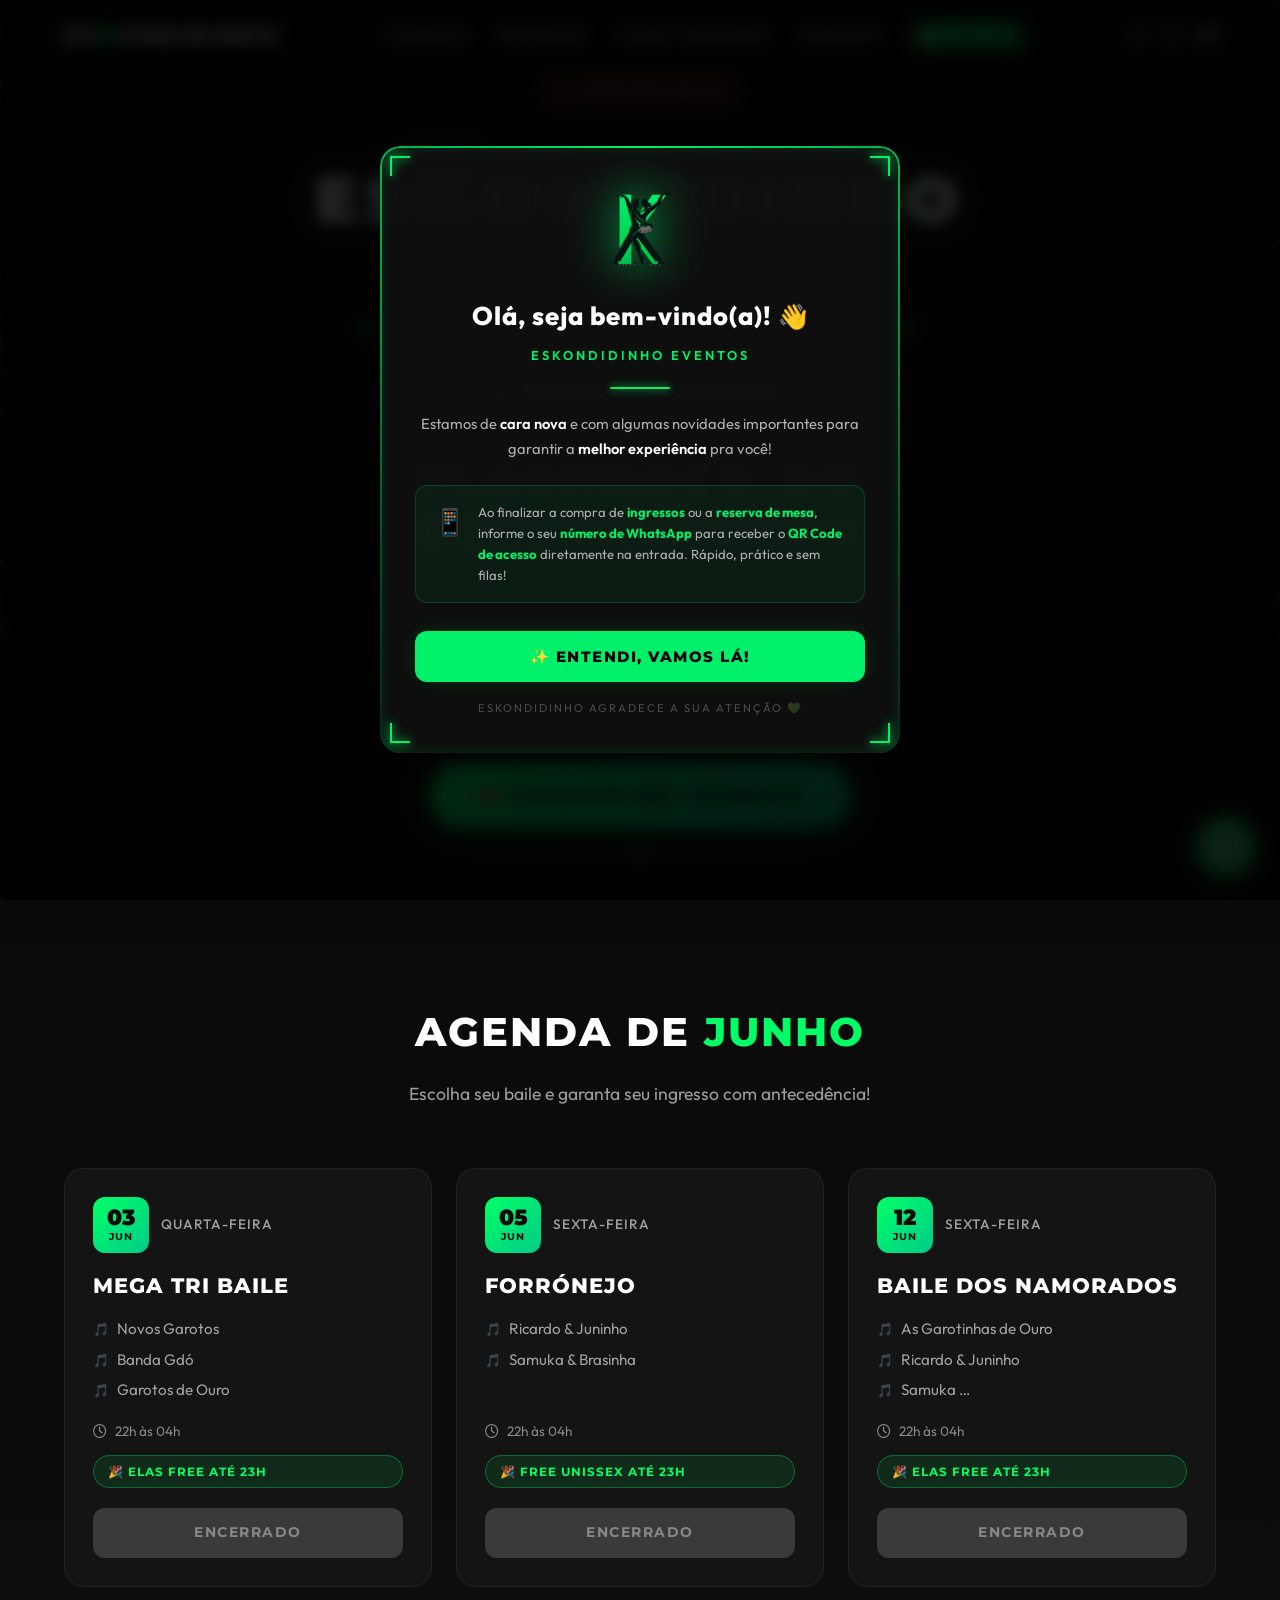
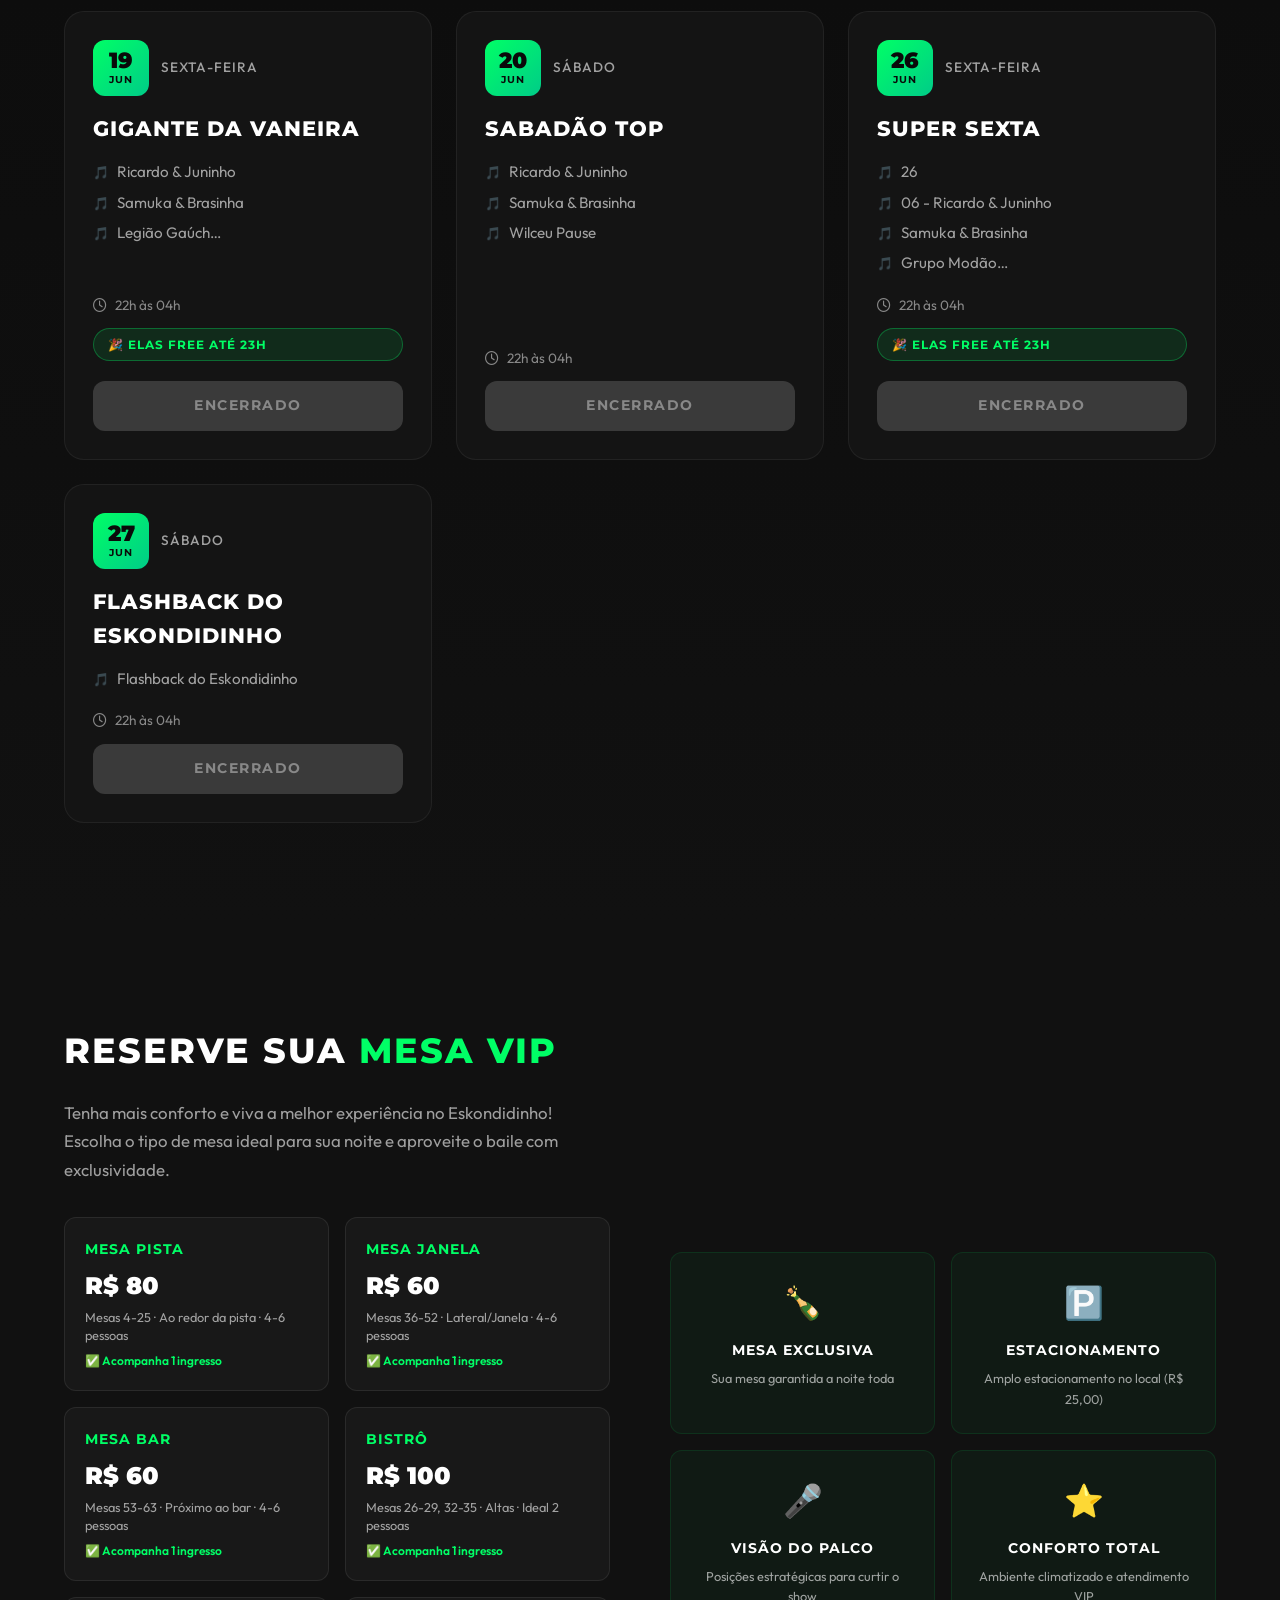
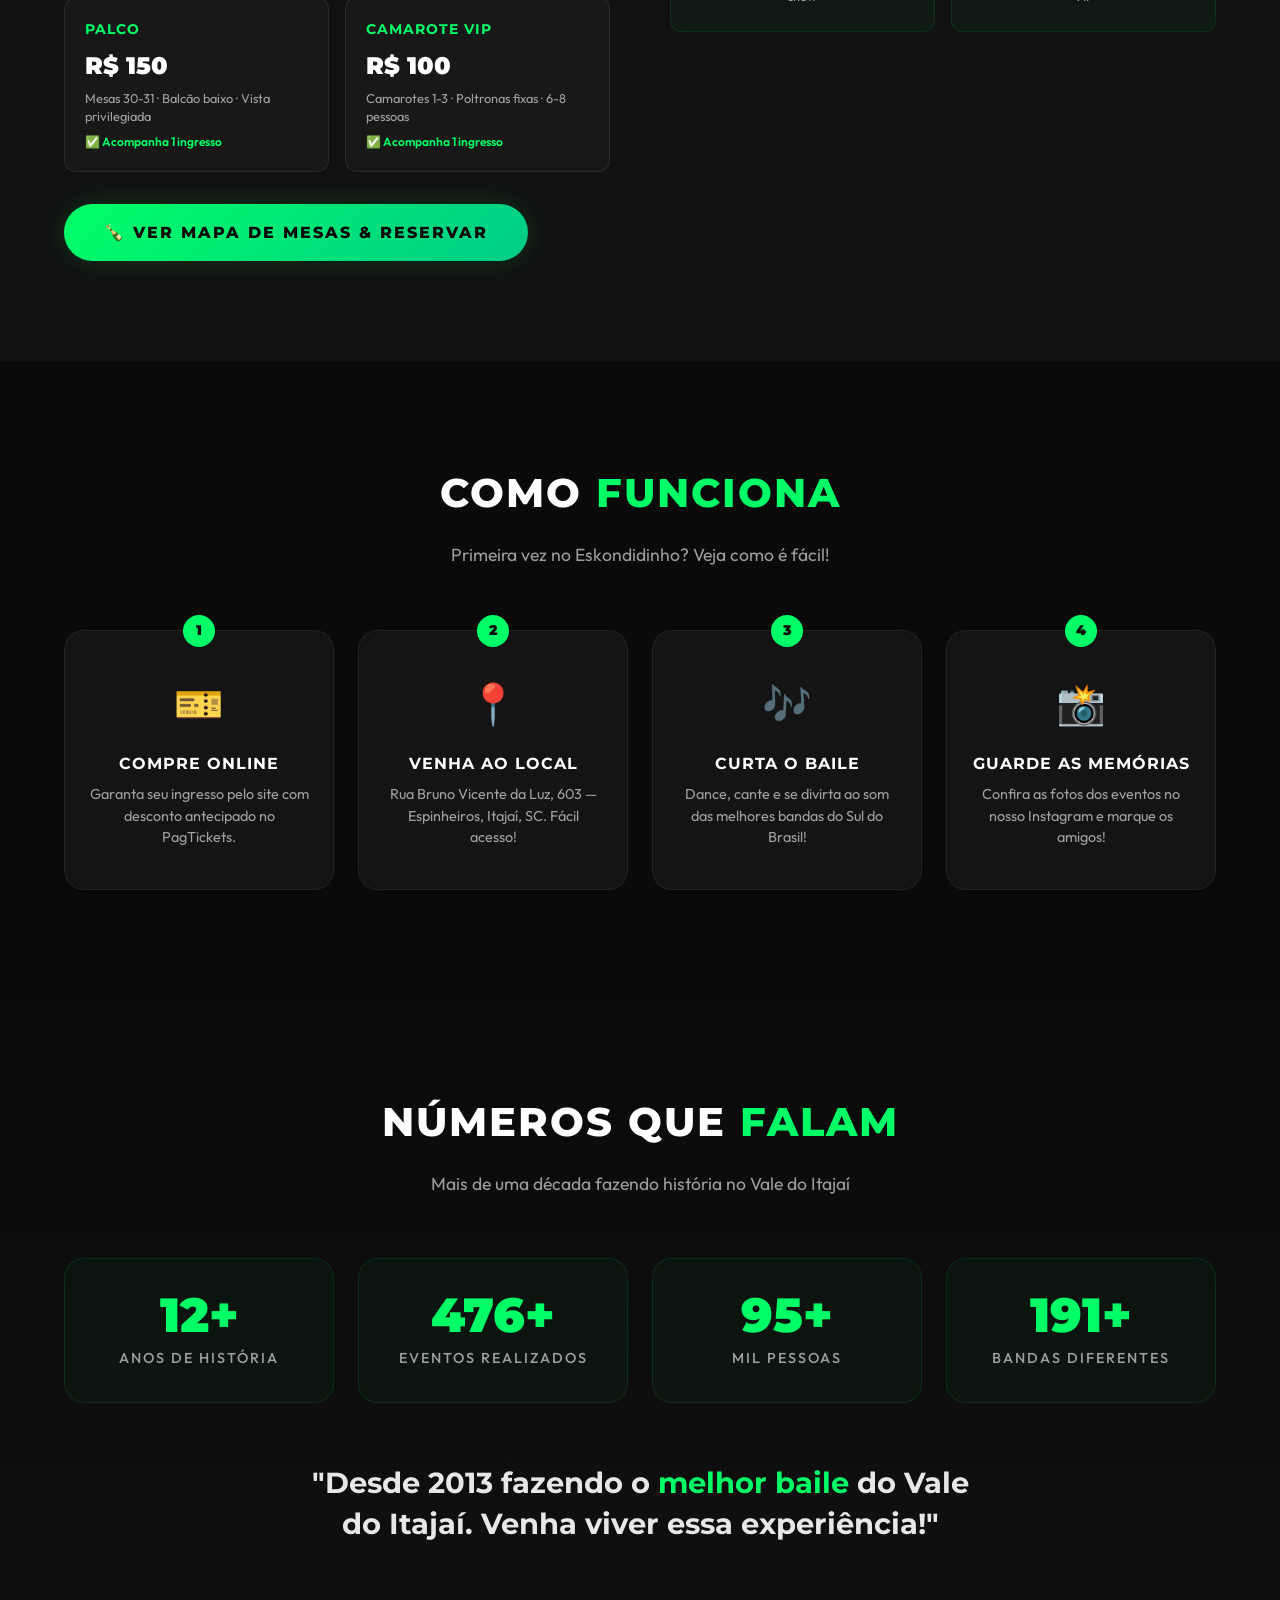
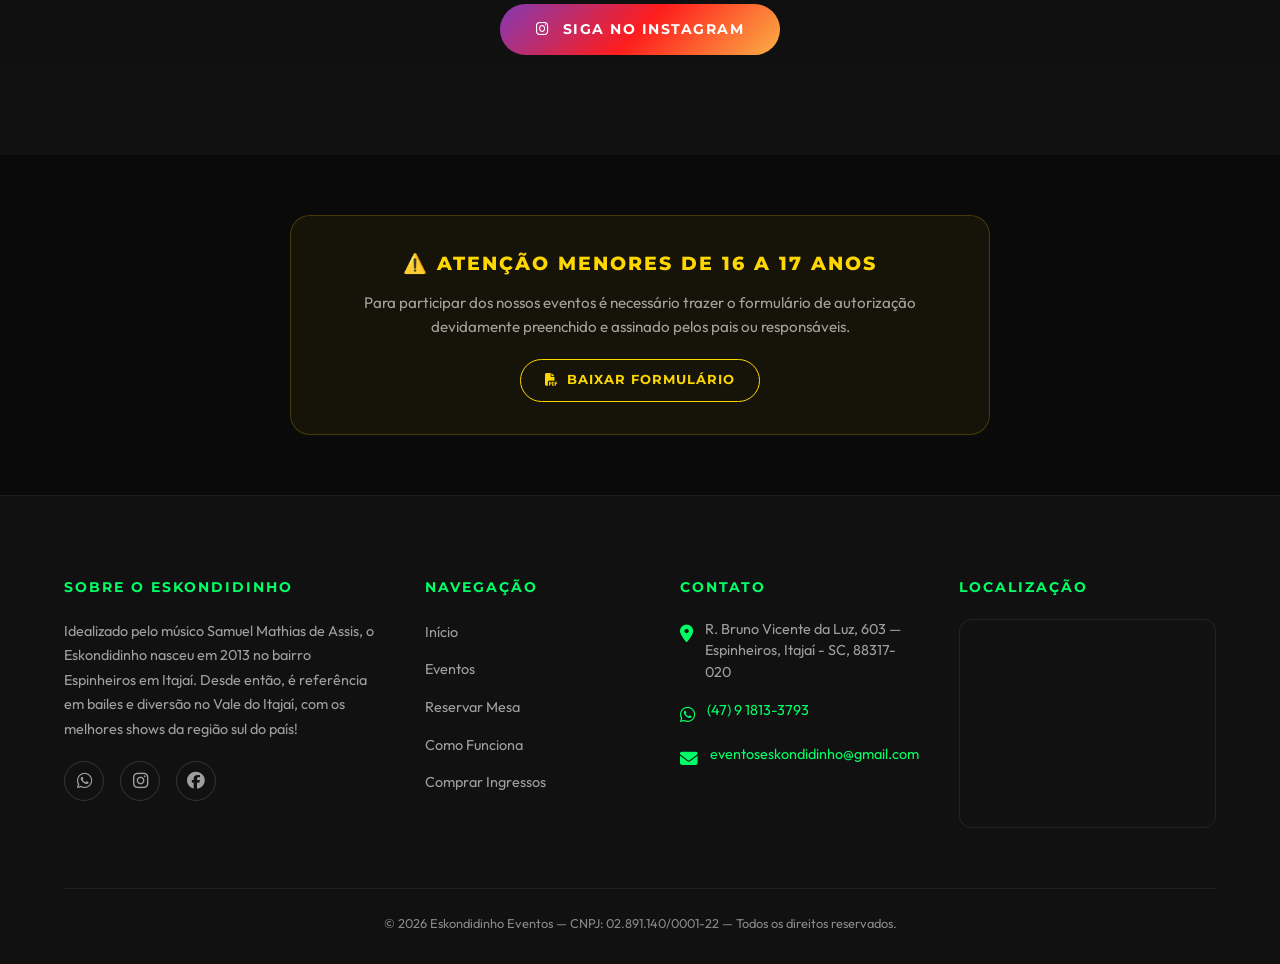
==== commit 3f5de6b2: "fix(hero): sync para main (Pages source)" ====
--- a/index.html
+++ b/index.html
@@ -1,1034 +1,1042 @@
-<!DOCTYPE html>
-<html lang="pt-BR">
-
-<head>
-    <meta charset="UTF-8">
-    <meta name="viewport" content="width=device-width, initial-scale=1.0">
-    <title>ESKONDIDINHO EVENTOS | O Melhor Bailão do Vale do Itajaí</title>
-    <meta name="description"
-        content="O melhor bailão do Vale do Itajaí! Garanta seu ingresso para os melhores bailes de Itajaí, SC. Bandas ao vivo, reserva de mesas VIP e diversão garantida desde 2013.">
-    <meta name="keywords"
-        content="eskondidinho, eventos, baile, itajaí, vale do itajaí, banda, ingresso, festa, santa catarina">
-    <meta property="og:title" content="ESKONDIDINHO EVENTOS | O Melhor Bailão do Vale do Itajaí">
-    <meta property="og:description"
-        content="Garanta seu ingresso! Bailes com as melhores bandas do sul do Brasil, reserva de mesas VIP e diversão garantida.">
-    <meta property="og:type" content="website">
-    <meta property="og:url" content="https://www.eskondidinho.com.br">
-    <meta property="og:image" content="assets/hero-bg.png">
-    <link rel="icon" type="image/x-icon" href="favicon.ico">
-    <link rel="icon" type="image/png" sizes="32x32" href="img/favicon-32.png">
-    <link rel="icon" type="image/png" sizes="16x16" href="img/favicon-16.png">
-    <link rel="apple-touch-icon" sizes="180x180" href="img/apple-touch-icon.png">
-    <link rel="stylesheet" href="style.css">
-    <link rel="stylesheet" href="https://cdnjs.cloudflare.com/ajax/libs/font-awesome/6.5.1/css/all.min.css">
-</head>
-
-<body>
-
-    <!-- ============ POPUP DE BOAS-VINDAS ============ -->
-    <style>
-        /* ---- Popup Variables ---- */
-        .popup-overlay {
-            position: fixed;
-            inset: 0;
-            background: rgba(0, 0, 0, 0.85);
-            backdrop-filter: blur(8px);
-            -webkit-backdrop-filter: blur(8px);
-            display: flex;
-            align-items: center;
-            justify-content: center;
-            z-index: 99999;
-            opacity: 0;
-            animation: popupFadeIn 0.6s ease forwards;
-            padding: 20px;
-        }
-
-        @keyframes popupFadeIn {
-            to {
-                opacity: 1;
-            }
-        }
-
-        .popup-particles {
-            position: fixed;
-            inset: 0;
-            pointer-events: none;
-            z-index: 100000;
-            overflow: hidden;
-        }
-
-        .popup-particle {
-            position: absolute;
-            width: 3px;
-            height: 3px;
-            background: #00f06a;
-            border-radius: 50%;
-            box-shadow: 0 0 6px #00f06a, 0 0 12px rgba(0, 240, 106, 0.6);
-            animation: popupFloatUp linear infinite;
-            opacity: 0;
-        }
-
-        @keyframes popupFloatUp {
-            0% {
-                transform: translateY(100vh) scale(0);
-                opacity: 0;
-            }
-
-            10% {
-                opacity: 1;
-            }
-
-            90% {
-                opacity: 0.6;
-            }
-
-            100% {
-                transform: translateY(-10vh) scale(1.2);
-                opacity: 0;
-            }
-        }
-
-        .popup-card {
-            position: relative;
-            width: 100%;
-            max-width: 520px;
-            background: rgba(15, 15, 15, 0.95);
-            border-radius: 20px;
-            padding: 40px 35px 35px;
-            z-index: 100001;
-            transform: scale(0.7) translateY(40px);
-            animation: popupPopIn 0.7s cubic-bezier(0.34, 1.56, 0.64, 1) 0.3s forwards;
-            overflow: hidden;
-        }
-
-        @keyframes popupPopIn {
-            to {
-                transform: scale(1) translateY(0);
-            }
-        }
-
-        .popup-card::before {
-            content: '';
-            position: absolute;
-            inset: 0;
-            border-radius: 20px;
-            padding: 2px;
-            background: conic-gradient(from var(--popup-angle, 0deg), #00f06a, transparent 40%, transparent 60%, #00f06a);
-            -webkit-mask: linear-gradient(#fff 0 0) content-box, linear-gradient(#fff 0 0);
-            -webkit-mask-composite: xor;
-            mask-composite: exclude;
-            animation: popupRotateBorder 4s linear infinite;
-            pointer-events: none;
-        }
-
-        @property --popup-angle {
-            syntax: '<angle>';
-            initial-value: 0deg;
-            inherits: false;
-        }
-
-        @keyframes popupRotateBorder {
-            to {
-                --popup-angle: 360deg;
-            }
-        }
-
-        .popup-card::after {
-            content: '';
-            position: absolute;
-            inset: -1px;
-            border-radius: 21px;
-            border: 1px solid rgba(0, 240, 106, 0.3);
-            box-shadow: 0 0 15px rgba(0, 240, 106, 0.15), 0 0 40px rgba(0, 240, 106, 0.08), inset 0 0 15px rgba(0, 240, 106, 0.15);
-            pointer-events: none;
-        }
-
-        .popup-corner {
-            position: absolute;
-            width: 20px;
-            height: 20px;
-            z-index: 2;
-        }
-
-        .popup-corner::before,
-        .popup-corner::after {
-            content: '';
-            position: absolute;
-            background: #00f06a;
-            box-shadow: 0 0 8px #00f06a, 0 0 16px rgba(0, 240, 106, 0.6);
-        }
-
-        .popup-corner::before {
-            width: 100%;
-            height: 2px;
-        }
-
-        .popup-corner::after {
-            width: 2px;
-            height: 100%;
-        }
-
-        .popup-corner.ptl {
-            top: 10px;
-            left: 10px;
-        }
-
-        .popup-corner.ptr {
-            top: 10px;
-            right: 10px;
-        }
-
-        .popup-corner.ptr::before {
-            right: 0;
-        }
-
-        .popup-corner.ptr::after {
-            right: 0;
-        }
-
-        .popup-corner.pbl {
-            bottom: 10px;
-            left: 10px;
-        }
-
-        .popup-corner.pbl::before {
-            bottom: 0;
-        }
-
-        .popup-corner.pbl::after {
-            bottom: 0;
-        }
-
-        .popup-corner.pbr {
-            bottom: 10px;
-            right: 10px;
-        }
-
-        .popup-corner.pbr::before {
-            right: 0;
-            bottom: 0;
-        }
-
-        .popup-corner.pbr::after {
-            right: 0;
-            bottom: 0;
-        }
-
-        .popup-logo {
-            display: flex;
-            justify-content: center;
-            margin-bottom: 20px;
-        }
-
-        .popup-logo img {
-            width: 90px;
-            height: auto;
-            filter: drop-shadow(0 0 20px rgba(0, 240, 106, 0.6)) drop-shadow(0 0 40px rgba(0, 240, 106, 0.2));
-            animation: popupLogoPulse 3s ease-in-out infinite;
-        }
-
-        @keyframes popupLogoPulse {
-
-            0%,
-            100% {
-                filter: drop-shadow(0 0 15px rgba(0, 240, 106, 0.6)) drop-shadow(0 0 30px rgba(0, 240, 106, 0.15));
-            }
-
-            50% {
-                filter: drop-shadow(0 0 25px rgba(0, 240, 106, 0.6)) drop-shadow(0 0 50px rgba(0, 240, 106, 0.3));
-            }
-        }
-
-        .popup-greeting {
-            text-align: center;
-            margin-bottom: 8px;
-        }
-
-        .popup-greeting h2 {
-            font-size: 1.6rem;
-            font-weight: 800;
-            color: #fff;
-            letter-spacing: 1px;
-        }
-
-        .popup-greeting .popup-wave {
-            display: inline-block;
-            animation: popupWaveHand 1.8s ease-in-out infinite;
-            transform-origin: 70% 70%;
-            font-size: 1.5rem;
-        }
-
-        @keyframes popupWaveHand {
-
-            0%,
-            100% {
-                transform: rotate(0deg);
-            }
-
-            15% {
-                transform: rotate(14deg);
-            }
-
-            30% {
-                transform: rotate(-8deg);
-            }
-
-            40% {
-                transform: rotate(14deg);
-            }
-
-            50% {
-                transform: rotate(-4deg);
-            }
-
-            60% {
-                transform: rotate(10deg);
-            }
-
-            70% {
-                transform: rotate(0deg);
-            }
-        }
-
-        .popup-subtitle-text {
-            text-align: center;
-            font-size: 0.8rem;
-            font-weight: 600;
-            color: #00f06a;
-            letter-spacing: 3px;
-            text-transform: uppercase;
-            margin-bottom: 22px;
-            text-shadow: 0 0 10px rgba(0, 240, 106, 0.15);
-        }
-
-        .popup-neon-divider {
-            width: 60px;
-            height: 2px;
-            background: #00f06a;
-            margin: 0 auto 22px;
-            border-radius: 2px;
-            box-shadow: 0 0 8px #00f06a, 0 0 20px rgba(0, 240, 106, 0.15);
-        }
-
-        .popup-message {
-            text-align: center;
-            color: #b0b0b0;
-            font-size: 0.92rem;
-            line-height: 1.7;
-            font-weight: 400;
-            margin-bottom: 24px;
-        }
-
-        .popup-message strong {
-            color: #fff;
-            font-weight: 600;
-        }
-
-        .popup-whatsapp-tip {
-            background: rgba(0, 240, 106, 0.06);
-            border: 1px solid rgba(0, 240, 106, 0.2);
-            border-radius: 12px;
-            padding: 16px 18px;
-            margin-bottom: 28px;
-            display: flex;
-            align-items: flex-start;
-            gap: 12px;
-        }
-
-        .popup-whatsapp-tip .popup-tip-icon {
-            font-size: 1.6rem;
-            flex-shrink: 0;
-            animation: popupPhoneBuzz 2s ease-in-out infinite;
-        }
-
-        @keyframes popupPhoneBuzz {
-
-            0%,
-            100% {
-                transform: rotate(0deg);
-            }
-
-            5% {
-                transform: rotate(8deg);
-            }
-
-            10% {
-                transform: rotate(-8deg);
-            }
-
-            15% {
-                transform: rotate(6deg);
-            }
-
-            20% {
-                transform: rotate(-4deg);
-            }
-
-            25% {
-                transform: rotate(0deg);
-            }
-        }
-
-        .popup-whatsapp-tip p {
-            color: #b0b0b0;
-            font-size: 0.82rem;
-            line-height: 1.6;
-        }
-
-        .popup-whatsapp-tip p strong {
-            color: #00f06a;
-            font-weight: 700;
-        }
-
-        .popup-cta-btn {
-            display: block;
-            width: 100%;
-            padding: 16px 30px;
-            background: #00f06a;
-            color: #000;
-            font-family: 'Montserrat', sans-serif;
-            font-size: 0.95rem;
-            font-weight: 800;
-            letter-spacing: 1.5px;
-            text-transform: uppercase;
-            border: none;
-            border-radius: 12px;
-            cursor: pointer;
-            position: relative;
-            overflow: hidden;
-            transition: all 0.3s ease;
-            box-shadow: 0 0 20px rgba(0, 240, 106, 0.15), 0 4px 15px rgba(0, 0, 0, 0.3);
-        }
-
-        .popup-cta-btn:hover {
-            background: #00ff72;
-            box-shadow: 0 0 30px rgba(0, 240, 106, 0.6), 0 0 60px rgba(0, 240, 106, 0.25), 0 4px 20px rgba(0, 0, 0, 0.4);
-            transform: translateY(-2px);
-        }
-
-        .popup-cta-btn:active {
-            transform: translateY(0);
-        }
-
-        .popup-cta-btn::after {
-            content: '';
-            position: absolute;
-            top: -50%;
-            left: -60%;
-            width: 40%;
-            height: 200%;
-            background: linear-gradient(90deg, transparent, rgba(255, 255, 255, 0.3), transparent);
-            transform: skewX(-20deg);
-            animation: popupShineSweep 3s ease-in-out infinite;
-        }
-
-        @keyframes popupShineSweep {
-
-            0%,
-            100% {
-                left: -60%;
-            }
-
-            50% {
-                left: 120%;
-            }
-        }
-
-        .popup-footer-text {
-            text-align: center;
-            margin-top: 18px;
-            font-size: 0.7rem;
-            color: rgba(255, 255, 255, 0.25);
-            letter-spacing: 2px;
-            text-transform: uppercase;
-        }
-
-        .popup-overlay.popup-closing {
-            animation: popupFadeOut 0.4s ease forwards;
-        }
-
-        .popup-overlay.popup-closing .popup-card {
-            animation: popupPopOut 0.4s cubic-bezier(0.55, 0, 1, 0.45) forwards;
-        }
-
-        @keyframes popupFadeOut {
-            to {
-                opacity: 0;
-            }
-        }
-
-        @keyframes popupPopOut {
-            to {
-                transform: scale(0.7) translateY(30px);
-                opacity: 0;
-            }
-        }
-
-        .popup-scanline {
-            position: absolute;
-            top: 0;
-            left: 0;
-            right: 0;
-            height: 2px;
-            background: linear-gradient(90deg, transparent, #00f06a, transparent);
-            opacity: 0.15;
-            animation: popupScanDown 4s linear infinite;
-            pointer-events: none;
-            z-index: 3;
-        }
-
-        @keyframes popupScanDown {
-            0% {
-                top: 0;
-            }
-
-            100% {
-                top: 100%;
-            }
-        }
-
-        @media (max-width: 560px) {
-            .popup-card {
-                padding: 30px 22px 28px;
-                border-radius: 16px;
-            }
-
-            .popup-greeting h2 {
-                font-size: 1.3rem;
-            }
-
-            .popup-subtitle-text {
-                font-size: 0.7rem;
-                letter-spacing: 2px;
-            }
-
-            .popup-message {
-                font-size: 0.85rem;
-            }
-
-            .popup-logo img {
-                width: 70px;
-            }
-
-            .popup-whatsapp-tip {
-                padding: 12px 14px;
-            }
-
-            .popup-cta-btn {
-                padding: 14px 24px;
-                font-size: 0.85rem;
-            }
-        }
-    </style>
-
-    <div class="popup-overlay" id="popupOverlay">
-        <div class="popup-particles" id="popupParticles"></div>
-        <div class="popup-card">
-            <div class="popup-scanline"></div>
-            <div class="popup-corner ptl"></div>
-            <div class="popup-corner ptr"></div>
-            <div class="popup-corner pbl"></div>
-            <div class="popup-corner pbr"></div>
-            <div class="popup-logo">
-                <img src="img/popup-logo.png" alt="Eskondidinho Eventos" />
-            </div>
-            <div class="popup-greeting">
-                <h2>Olá, seja bem-vindo(a)! <span class="popup-wave">👋</span></h2>
-            </div>
-            <p class="popup-subtitle-text">Eskondidinho Eventos</p>
-            <div class="popup-neon-divider"></div>
-            <div class="popup-message">
-                Estamos de <strong>cara nova</strong> e com algumas novidades importantes para
-                garantir a <strong>melhor experiência</strong> pra você!
-            </div>
-            <div class="popup-whatsapp-tip">
-                <span class="popup-tip-icon">📱</span>
-                <p>
-                    Ao finalizar a compra de <strong>ingressos</strong> ou a <strong>reserva de mesa</strong>,
-                    informe o seu <strong>número de WhatsApp</strong> para receber o
-                    <strong>QR Code de acesso</strong> diretamente na entrada.
-                    Rápido, prático e sem filas!
-                </p>
-            </div>
-            <button class="popup-cta-btn" onclick="closeEskPopup()">
-                ✨ ENTENDI, VAMOS LÁ!
-            </button>
-            <div class="popup-footer-text">
-                Eskondidinho agradece a sua atenção 💚
-            </div>
-        </div>
-    </div>
-
-    <script>
-        (function () {
-            // Check if user already saw the popup
-            if (localStorage.getItem('eskondidinho_popup_seen') === 'true') {
-                document.getElementById('popupOverlay').style.display = 'none';
-                return;
-            }
-            // Create particles
-            var container = document.getElementById('popupParticles');
-            for (var i = 0; i < 25; i++) {
-                var p = document.createElement('div');
-                p.className = 'popup-particle';
-                p.style.left = Math.random() * 100 + '%';
-                p.style.animationDuration = (4 + Math.random() * 6) + 's';
-                p.style.animationDelay = (Math.random() * 5) + 's';
-                p.style.width = (2 + Math.random() * 3) + 'px';
-                p.style.height = p.style.width;
-                container.appendChild(p);
-            }
-        })();
-        function closeEskPopup() {
-            var overlay = document.getElementById('popupOverlay');
-            overlay.classList.add('popup-closing');
-            setTimeout(function () { overlay.style.display = 'none'; }, 400);
-            localStorage.setItem('eskondidinho_popup_seen', 'true');
-        }
-    </script>
-
-    <!-- ============ NAVBAR ============ -->
-    <nav class="navbar" id="navbar">
-        <div class="container">
-            <a href="#" class="navbar-logo">
-                <img src="img/logo-k.png" alt="Eskondidinho" class="logo-img-mobile"
-                    style="display: none; height: 50px;">
-                <span class="logo-text">ES<span class="logo-k">K</span>ONDIDINHO</span>
-            </a>
-
-            <ul class="navbar-menu" id="navMenu">
-                <li><a href="#eventos">Eventos</a></li>
-                <li><a href="#reservas">Reservas</a></li>
-                <li><a href="#como-funciona">Como Funciona</a></li>
-                <li><a href="#contato">Contato</a></li>
-                <li><a href="https://eskondidinhoeventos.pagtickets.com.br/" target="_blank" class="navbar-cta">🎟️
-                        Ingressos</a></li>
-            </ul>
-
-            <div class="navbar-social">
-                <a href="https://wa.me/554791813793" target="_blank" title="WhatsApp"><i
-                        class="fab fa-whatsapp"></i></a>
-                <a href="https://www.instagram.com/eskondidinho_eventos/" target="_blank" title="Instagram"><i
-                        class="fab fa-instagram"></i></a>
-                <a href="https://www.facebook.com/Eskondidinho/" target="_blank" title="Facebook"><i
-                        class="fab fa-facebook"></i></a>
-            </div>
-
-            <div class="hamburger" id="hamburger" onclick="toggleMenu()">
-                <span></span>
-                <span></span>
-                <span></span>
-            </div>
-        </div>
-    </nav>
-
-    <!-- ============ URGENCY BANNER (auto-detects today/tomorrow) ============ -->
-    <div class="urgency-banner" id="urgencyBanner" style="display:none;">
-        <div class="urgency-inner">
-            <span class="urgency-pulse"></span>
-            <span class="urgency-text" id="urgencyText"></span>
-            <a href="#" class="urgency-cta" id="urgencyCTA" target="_blank">🎟️ Comprar Agora</a>
-        </div>
-    </div>
-    <style>
-        .urgency-banner {
-            position: fixed; top: 0; left: 0; right: 0; z-index: 10000;
-            background: linear-gradient(135deg, #1a0a2e 0%, #2d1b4e 50%, #1a0a2e 100%);
-            border-bottom: 2px solid rgba(255, 215, 0, 0.4);
-            padding: 10px 15px;
-            animation: urgencyGlow 2s ease-in-out infinite;
-        }
-        @keyframes urgencyGlow {
-            0%, 100% { box-shadow: 0 2px 15px rgba(255, 215, 0, 0.15); }
-            50% { box-shadow: 0 2px 25px rgba(255, 215, 0, 0.35); }
-        }
-        .urgency-inner {
-            max-width: 1200px; margin: 0 auto;
-            display: flex; align-items: center; justify-content: center; gap: 12px;
-            flex-wrap: wrap;
-        }
-        .urgency-pulse {
-            width: 8px; height: 8px; border-radius: 50%;
-            background: #ff4444;
-            box-shadow: 0 0 0 0 rgba(255, 68, 68, 0.7);
-            animation: urgencyPulseAnim 1.5s infinite;
-        }
-        @keyframes urgencyPulseAnim {
-            0% { box-shadow: 0 0 0 0 rgba(255, 68, 68, 0.7); }
-            70% { box-shadow: 0 0 0 8px rgba(255, 68, 68, 0); }
-            100% { box-shadow: 0 0 0 0 rgba(255, 68, 68, 0); }
-        }
-        .urgency-text {
-            color: #fff; font-family: 'Montserrat', sans-serif;
-            font-size: 0.82rem; font-weight: 600; letter-spacing: 0.5px;
-        }
-        .urgency-text strong { color: #ffd700; }
-        .urgency-cta {
-            background: #ffd700; color: #1a0a2e;
-            padding: 5px 16px; border-radius: 6px;
-            font-family: 'Montserrat', sans-serif;
-            font-size: 0.75rem; font-weight: 800;
-            text-decoration: none; text-transform: uppercase; letter-spacing: 1px;
-            transition: all 0.2s;
-        }
-        .urgency-cta:hover { background: #ffed4a; transform: scale(1.05); }
-        .urgency-banner + .hero,
-        body.has-urgency .navbar.scrolled { top: 42px !important; }
-        body.has-urgency .hero { padding-top: 42px; }
-        @media (max-width: 600px) {
-            .urgency-text { font-size: 0.72rem; }
-            .urgency-cta { font-size: 0.68rem; padding: 4px 12px; }
-        }
-    </style>
-    <script>
-        (function() {
-            // Auto-detect if next event is today or tomorrow
-            var evts = window.events || [];
-            if (!evts.length) return;
-            var now = new Date();
-            for (var i = 0; i < evts.length; i++) {
-                var parts = evts[i].date.split('-').map(Number);
-                var evDate = new Date(parts[0], parts[1]-1, parts[2]);
-                var diffDays = Math.floor((evDate - new Date(now.getFullYear(), now.getMonth(), now.getDate())) / 86400000);
-                if (diffDays === 0 || diffDays === 1) {
-                    var banner = document.getElementById('urgencyBanner');
-                    var txt = document.getElementById('urgencyText');
-                    var cta = document.getElementById('urgencyCTA');
-                    var label = diffDays === 0 ? '🔥 HOJE!' : '⚡ AMANHÃ!';
-                    txt.innerHTML = label + ' <strong>' + evts[i].name + '</strong> — ' + evts[i].bands.join(' • ') + ' — Últimos antecipados!';
-                    cta.href = evts[i].link;
-                    banner.style.display = 'block';
-                    document.body.classList.add('has-urgency');
-                    break;
-                }
-            }
-        })();
-    </script>
-
-    <!-- ============ HERO SECTION ============ -->
-    <section class="hero" id="home">
-        <div class="hero-bg">
-            <video class="hero-video" autoplay muted loop playsinline disablePictureInPicture>
-                <source src="assets/Vídeo-bg-main-page.mp4" type="video/mp4">
-            </video>
-        </div>
-        <canvas id="particles-canvas"></canvas>
-
-        <div class="hero-content">
-            <div class="hero-badge" id="heroBadge">
-                🔥 <span>Garanta seu ingresso</span>
-            </div>
-
-            <div class="hero-logo-text">
-                <span class="hero-logo-main">ES<span class="hero-logo-k">K</span>ONDIDINHO</span>
-                <span class="hero-logo-sub">EVENTOS</span>
-            </div>
-
-            <h1>O Melhor Bailão do Vale do Itajaí</h1>
-
-            <div class="hero-next-event-banner">
-                <span class="hero-next-pulse"></span>
-                <span class="hero-next-icon">🔥</span>
-                <span class="hero-next-text">Próximo Evento!</span>
-                <span class="hero-next-arrow">↓</span>
-            </div>
-
-            <div id="heroEventInfo">
-                <p class="hero-event-name" id="heroEventName">Carregando...</p>
-                <p class="hero-event-details" id="heroEventDetails"></p>
-                <p class="hero-event-promo" id="heroEventPromo" style="display:none;"></p>
-            </div>
-
-            <div class="countdown" id="countdown">
-                <div class="countdown-item">
-                    <span class="countdown-number" id="countDays">00</span>
-                    <span class="countdown-label">Dias</span>
-                </div>
-                <div class="countdown-item">
-                    <span class="countdown-number" id="countHours">00</span>
-                    <span class="countdown-label">Horas</span>
-                </div>
-                <div class="countdown-item">
-                    <span class="countdown-number" id="countMinutes">00</span>
-                    <span class="countdown-label">Min</span>
-                </div>
-                <div class="countdown-item">
-                    <span class="countdown-number" id="countSeconds">00</span>
-                    <span class="countdown-label">Seg</span>
-                </div>
-            </div>
-
-            <a href="#" class="hero-cta" id="heroCTA" target="_blank">
-                🎟️ Garantir Meu Ingresso
-            </a>
-        </div>
-
-        <div class="hero-scroll-indicator">
-            <i class="fas fa-chevron-down"></i>
-        </div>
-    </section>
-
-    <!-- ============ EVENTOS ============ -->
-    <section id="eventos">
-        <div class="container">
-            <h2 class="section-title reveal">Agenda de <span>Junho</span></h2>
-            <p class="section-subtitle reveal">Escolha seu baile e garanta seu ingresso com antecedência!</p>
-
-            <div class="events-grid" id="eventsGrid">
-                <!-- Cards carregados dinamicamente pelo data-loader.js -->
-                <p style="color: #888; text-align: center; grid-column: 1/-1; padding: 40px 0;">🔄 Carregando eventos...
-                </p>
-            </div>
-        </div>
-    </section>
-
-    <!-- ============ RESERVA DE MESAS VIP ============ -->
-    <section id="reservas">
-        <div class="container">
-            <div class="reservas-wrapper">
-                <div class="reservas-info reveal-left">
-                    <h2>Reserve sua <span>Mesa VIP</span></h2>
-                    <p>Tenha mais conforto e viva a melhor experiência no Eskondidinho! Escolha o tipo de mesa ideal
-                        para sua noite e aproveite o baile com exclusividade.</p>
-
-                    <div class="mesa-grid">
-                        <div class="mesa-card">
-                            <h4>Mesa Pista</h4>
-                            <p class="mesa-price">R$ 80</p>
-                            <p class="mesa-desc">Mesas 4-25 · Ao redor da pista · 4-6 pessoas</p>
-                            <p class="mesa-obs">✅ Acompanha 1 ingresso</p>
-                        </div>
-                        <div class="mesa-card">
-                            <h4>Mesa Janela</h4>
-                            <p class="mesa-price">R$ 60</p>
-                            <p class="mesa-desc">Mesas 36-52 · Lateral/Janela · 4-6 pessoas</p>
-                            <p class="mesa-obs">✅ Acompanha 1 ingresso</p>
-                        </div>
-                        <div class="mesa-card">
-                            <h4>Mesa Bar</h4>
-                            <p class="mesa-price">R$ 60</p>
-                            <p class="mesa-desc">Mesas 53-63 · Próximo ao bar · 4-6 pessoas</p>
-                            <p class="mesa-obs">✅ Acompanha 1 ingresso</p>
-                        </div>
-                        <div class="mesa-card">
-                            <h4>Bistrô</h4>
-                            <p class="mesa-price">R$ 100</p>
-                            <p class="mesa-desc">Mesas 26-29, 32-35 · Altas · Ideal 2 pessoas</p>
-                            <p class="mesa-obs">✅ Acompanha 1 ingresso</p>
-                        </div>
-                        <div class="mesa-card">
-                            <h4>Palco</h4>
-                            <p class="mesa-price">R$ 150</p>
-                            <p class="mesa-desc">Mesas 30-31 · Balcão baixo · Vista privilegiada</p>
-                            <p class="mesa-obs">✅ Acompanha 1 ingresso</p>
-                        </div>
-                        <div class="mesa-card">
-                            <h4>Camarote VIP</h4>
-                            <p class="mesa-price">R$ 100</p>
-                            <p class="mesa-desc">Camarotes 1-3 · Poltronas fixas · 6-8 pessoas</p>
-                            <p class="mesa-obs">✅ Acompanha 1 ingresso</p>
-                        </div>
-                    </div>
-
-                    <a href="reservas.html" class="reservas-cta">
-                        🍾 Ver Mapa de Mesas & Reservar
-                    </a>
-                </div>
-
-                <div class="reservas-visual reveal-right">
-                    <div class="reservas-features">
-                        <div class="feature-item">
-                            <span class="feature-icon">🍾</span>
-                            <h4>Mesa Exclusiva</h4>
-                            <p>Sua mesa garantida a noite toda</p>
-                        </div>
-                        <div class="feature-item">
-                            <span class="feature-icon">🅿️</span>
-                            <h4>Estacionamento</h4>
-                            <p>Amplo estacionamento no local (R$ 25,00)</p>
-                        </div>
-                        <div class="feature-item">
-                            <span class="feature-icon">🎤</span>
-                            <h4>Visão do Palco</h4>
-                            <p>Posições estratégicas para curtir o show</p>
-                        </div>
-                        <div class="feature-item">
-                            <span class="feature-icon">⭐</span>
-                            <h4>Conforto Total</h4>
-                            <p>Ambiente climatizado e atendimento VIP</p>
-                        </div>
-                    </div>
-                </div>
-            </div>
-        </div>
-    </section>
-
-    <!-- ============ COMO FUNCIONA ============ -->
-    <section id="como-funciona">
-        <div class="container">
-            <h2 class="section-title reveal">Como <span>Funciona</span></h2>
-            <p class="section-subtitle reveal">Primeira vez no Eskondidinho? Veja como é fácil!</p>
-
-            <div class="steps-grid">
-                <div class="step-card reveal">
-                    <div class="step-number">1</div>
-                    <span class="step-icon">🎫</span>
-                    <h3>Compre Online</h3>
-                    <p>Garanta seu ingresso pelo site com desconto antecipado no PagTickets.</p>
-                </div>
-                <div class="step-card reveal">
-                    <div class="step-number">2</div>
-                    <span class="step-icon">📍</span>
-                    <h3>Venha ao Local</h3>
-                    <p>Rua Bruno Vicente da Luz, 603 — Espinheiros, Itajaí, SC. Fácil acesso!</p>
-                </div>
-                <div class="step-card reveal">
-                    <div class="step-number">3</div>
-                    <span class="step-icon">🎶</span>
-                    <h3>Curta o Baile</h3>
-                    <p>Dance, cante e se divirta ao som das melhores bandas do Sul do Brasil!</p>
-                </div>
-                <div class="step-card reveal">
-                    <div class="step-number">4</div>
-                    <span class="step-icon">📸</span>
-                    <h3>Guarde as Memórias</h3>
-                    <p>Confira as fotos dos eventos no nosso Instagram e marque os amigos!</p>
-                </div>
-            </div>
-        </div>
-    </section>
-
-    <!-- ============ PROVA SOCIAL ============ -->
-    <section id="prova-social">
-        <div class="container">
-            <h2 class="section-title reveal">Números que <span>Falam</span></h2>
-            <p class="section-subtitle reveal">Mais de uma década fazendo história no Vale do Itajaí</p>
-
-            <div class="stats-grid">
-                <div class="stat-item reveal">
-                    <div class="stat-number" data-target="13">0</div>
-                    <div class="stat-label">Anos de História</div>
-                </div>
-                <div class="stat-item reveal">
-                    <div class="stat-number" data-target="500">0</div>
-                    <div class="stat-label">Eventos Realizados</div>
-                </div>
-                <div class="stat-item reveal">
-                    <div class="stat-number" data-target="100">0</div>
-                    <div class="stat-label">Mil Pessoas</div>
-                </div>
-                <div class="stat-item reveal">
-                    <div class="stat-number" data-target="200">0</div>
-                    <div class="stat-label">Bandas Diferentes</div>
-                </div>
-            </div>
-
-            <p class="social-quote reveal">
-                "Desde 2013 fazendo o <span>melhor baile</span> do Vale do Itajaí. Venha viver essa experiência!"
-            </p>
-
-            <div class="instagram-section reveal">
-                <a href="https://www.instagram.com/eskondidinho_eventos/" target="_blank" class="instagram-btn">
-                    <i class="fab fa-instagram"></i> Siga no Instagram
-                </a>
-            </div>
-        </div>
-    </section>
-
-    <!-- ============ MENORES ============ -->
-    <section id="menores">
-        <div class="container">
-            <div class="menores-card reveal">
-                <h3>⚠️ Atenção Menores de 16 a 17 Anos</h3>
-                <p>Para participar dos nossos eventos é necessário trazer o formulário de autorização devidamente
-                    preenchido e assinado pelos pais ou responsáveis.</p>
-                <a href="https://www.eskondidinho.com.br/_files/ugd/3e2806_11ef1a56fe09499db10fbe1ca996fdd4.pdf"
-                    target="_blank" class="menores-link">
-                    <i class="fas fa-file-pdf"></i> Baixar Formulário
-                </a>
-            </div>
-        </div>
-    </section>
-
-    <!-- ============ FOOTER ============ -->
-    <footer id="contato">
-        <div class="container">
-            <div class="footer-grid">
-                <div class="footer-col footer-about">
-                    <h4>Sobre o Eskondidinho</h4>
-                    <p>Idealizado pelo músico Samuel Mathias de Assis, o Eskondidinho nasceu em 2013 no bairro
-                        Espinheiros em Itajaí. Desde então, é referência em bailes e diversão no Vale do Itajaí, com os
-                        melhores shows da região sul do país!</p>
-                    <div class="footer-social">
-                        <a href="https://wa.me/554791813793" target="_blank" title="WhatsApp"><i
-                                class="fab fa-whatsapp"></i></a>
-                        <a href="https://www.instagram.com/eskondidinho_eventos/" target="_blank" title="Instagram"><i
-                                class="fab fa-instagram"></i></a>
-                        <a href="https://www.facebook.com/Eskondidinho/" target="_blank" title="Facebook"><i
-                                class="fab fa-facebook"></i></a>
-                    </div>
-                </div>
-
-                <div class="footer-col">
-                    <h4>Navegação</h4>
-                    <ul class="footer-links">
-                        <li><a href="#home">Início</a></li>
-                        <li><a href="#eventos">Eventos</a></li>
-                        <li><a href="#reservas">Reservar Mesa</a></li>
-                        <li><a href="#como-funciona">Como Funciona</a></li>
-                        <li><a href="https://eskondidinhoeventos.pagtickets.com.br/" target="_blank">Comprar
-                                Ingressos</a></li>
-                    </ul>
-                </div>
-
-                <div class="footer-col">
-                    <h4>Contato</h4>
-                    <ul class="footer-contact">
-                        <li>
-                            <span class="contact-icon"><i class="fas fa-map-marker-alt"></i></span>
-                            <span>R. Bruno Vicente da Luz, 603 — Espinheiros, Itajaí - SC, 88317-020</span>
-                        </li>
-                        <li>
-                            <span class="contact-icon"><i class="fab fa-whatsapp"></i></span>
-                            <a href="https://wa.me/554791813793" target="_blank">(47) 9 1813-3793</a>
-                        </li>
-                        <li>
-                            <span class="contact-icon"><i class="fas fa-envelope"></i></span>
-                            <a href="mailto:eventoseskondidinho@gmail.com">eventoseskondidinho@gmail.com</a>
-                        </li>
-                    </ul>
-                </div>
-
-                <div class="footer-col">
-                    <h4>Localização</h4>
-                    <div class="footer-map">
-                        <iframe
-                            src="https://www.google.com/maps/embed?pb=!1m18!1m12!1m3!1d3564.2!2d-48.6658!3d-26.9119!2m3!1f0!2f0!3f0!3m2!1i1024!2i768!4f13.1!3m3!1m2!1s0x94df326265dce445%3A0x2d39b0ef4946e936!2sEskondidinho%20Eventos!5e0!3m2!1spt-BR!2sbr!4v1"
-                            allowfullscreen="" loading="lazy" referrerpolicy="no-referrer-when-downgrade"></iframe>
-                    </div>
-                </div>
-            </div>
-
-            <div class="footer-bottom">
-                <p>&copy; 2026 Eskondidinho Eventos — CNPJ: 02.891.140/0001-22 — Todos os direitos reservados.</p>
-            </div>
-        </div>
-    </footer>
-
-    <!-- WhatsApp floating button -->
-    <a href="https://wa.me/554791813793?text=Ol%C3%A1!%20Vim%20pelo%20site%20e%20quero%20saber%20mais%20sobre%20os%20pr%C3%B3ximos%20eventos!"
-        target="_blank" class="whatsapp-float" title="Fale conosco no WhatsApp">
-        <i class="fab fa-whatsapp"></i>
-    </a>
-
-    <script src="data-loader.js"></script>
-    <script src="script.js"></script>
-    <script>
-        // Carrega eventos dinamicamente do GitHub
-        loadEventsData().then(data => {
-            if (data) renderEventCards(data);
-        });
-    </script>
-</body>
-
+<!DOCTYPE html>
+<html lang="pt-BR">
+
+<head>
+    <meta charset="UTF-8">
+    <meta name="viewport" content="width=device-width, initial-scale=1.0">
+    <title>ESKONDIDINHO EVENTOS | O Melhor Bailão do Vale do Itajaí</title>
+    <meta name="description"
+        content="O melhor bailão do Vale do Itajaí! Garanta seu ingresso para os melhores bailes de Itajaí, SC. Bandas ao vivo, reserva de mesas VIP e diversão garantida desde 2013.">
+    <meta name="keywords"
+        content="eskondidinho, eventos, baile, itajaí, vale do itajaí, banda, ingresso, festa, santa catarina">
+    <meta property="og:title" content="ESKONDIDINHO EVENTOS | O Melhor Bailão do Vale do Itajaí">
+    <meta property="og:description"
+        content="Garanta seu ingresso! Bailes com as melhores bandas do sul do Brasil, reserva de mesas VIP e diversão garantida.">
+    <meta property="og:type" content="website">
+    <meta property="og:url" content="https://www.eskondidinho.com.br">
+    <meta property="og:image" content="assets/hero-bg.png">
+    <link rel="icon" type="image/x-icon" href="favicon.ico">
+    <link rel="icon" type="image/png" sizes="32x32" href="img/favicon-32.png">
+    <link rel="icon" type="image/png" sizes="16x16" href="img/favicon-16.png">
+    <link rel="apple-touch-icon" sizes="180x180" href="img/apple-touch-icon.png">
+    <link rel="stylesheet" href="style.css">
+    <link rel="stylesheet" href="https://cdnjs.cloudflare.com/ajax/libs/font-awesome/6.5.1/css/all.min.css">
+</head>
+
+<body>
+
+    <!-- ============ POPUP DE BOAS-VINDAS ============ -->
+    <style>
+        /* ---- Popup Variables ---- */
+        .popup-overlay {
+            position: fixed;
+            inset: 0;
+            background: rgba(0, 0, 0, 0.85);
+            backdrop-filter: blur(8px);
+            -webkit-backdrop-filter: blur(8px);
+            display: flex;
+            align-items: center;
+            justify-content: center;
+            z-index: 99999;
+            opacity: 0;
+            animation: popupFadeIn 0.6s ease forwards;
+            padding: 20px;
+        }
+
+        @keyframes popupFadeIn {
+            to {
+                opacity: 1;
+            }
+        }
+
+        .popup-particles {
+            position: fixed;
+            inset: 0;
+            pointer-events: none;
+            z-index: 100000;
+            overflow: hidden;
+        }
+
+        .popup-particle {
+            position: absolute;
+            width: 3px;
+            height: 3px;
+            background: #00f06a;
+            border-radius: 50%;
+            box-shadow: 0 0 6px #00f06a, 0 0 12px rgba(0, 240, 106, 0.6);
+            animation: popupFloatUp linear infinite;
+            opacity: 0;
+        }
+
+        @keyframes popupFloatUp {
+            0% {
+                transform: translateY(100vh) scale(0);
+                opacity: 0;
+            }
+
+            10% {
+                opacity: 1;
+            }
+
+            90% {
+                opacity: 0.6;
+            }
+
+            100% {
+                transform: translateY(-10vh) scale(1.2);
+                opacity: 0;
+            }
+        }
+
+        .popup-card {
+            position: relative;
+            width: 100%;
+            max-width: 520px;
+            background: rgba(15, 15, 15, 0.95);
+            border-radius: 20px;
+            padding: 40px 35px 35px;
+            z-index: 100001;
+            transform: scale(0.7) translateY(40px);
+            animation: popupPopIn 0.7s cubic-bezier(0.34, 1.56, 0.64, 1) 0.3s forwards;
+            overflow: hidden;
+        }
+
+        @keyframes popupPopIn {
+            to {
+                transform: scale(1) translateY(0);
+            }
+        }
+
+        .popup-card::before {
+            content: '';
+            position: absolute;
+            inset: 0;
+            border-radius: 20px;
+            padding: 2px;
+            background: conic-gradient(from var(--popup-angle, 0deg), #00f06a, transparent 40%, transparent 60%, #00f06a);
+            -webkit-mask: linear-gradient(#fff 0 0) content-box, linear-gradient(#fff 0 0);
+            -webkit-mask-composite: xor;
+            mask-composite: exclude;
+            animation: popupRotateBorder 4s linear infinite;
+            pointer-events: none;
+        }
+
+        @property --popup-angle {
+            syntax: '<angle>';
+            initial-value: 0deg;
+            inherits: false;
+        }
+
+        @keyframes popupRotateBorder {
+            to {
+                --popup-angle: 360deg;
+            }
+        }
+
+        .popup-card::after {
+            content: '';
+            position: absolute;
+            inset: -1px;
+            border-radius: 21px;
+            border: 1px solid rgba(0, 240, 106, 0.3);
+            box-shadow: 0 0 15px rgba(0, 240, 106, 0.15), 0 0 40px rgba(0, 240, 106, 0.08), inset 0 0 15px rgba(0, 240, 106, 0.15);
+            pointer-events: none;
+        }
+
+        .popup-corner {
+            position: absolute;
+            width: 20px;
+            height: 20px;
+            z-index: 2;
+        }
+
+        .popup-corner::before,
+        .popup-corner::after {
+            content: '';
+            position: absolute;
+            background: #00f06a;
+            box-shadow: 0 0 8px #00f06a, 0 0 16px rgba(0, 240, 106, 0.6);
+        }
+
+        .popup-corner::before {
+            width: 100%;
+            height: 2px;
+        }
+
+        .popup-corner::after {
+            width: 2px;
+            height: 100%;
+        }
+
+        .popup-corner.ptl {
+            top: 10px;
+            left: 10px;
+        }
+
+        .popup-corner.ptr {
+            top: 10px;
+            right: 10px;
+        }
+
+        .popup-corner.ptr::before {
+            right: 0;
+        }
+
+        .popup-corner.ptr::after {
+            right: 0;
+        }
+
+        .popup-corner.pbl {
+            bottom: 10px;
+            left: 10px;
+        }
+
+        .popup-corner.pbl::before {
+            bottom: 0;
+        }
+
+        .popup-corner.pbl::after {
+            bottom: 0;
+        }
+
+        .popup-corner.pbr {
+            bottom: 10px;
+            right: 10px;
+        }
+
+        .popup-corner.pbr::before {
+            right: 0;
+            bottom: 0;
+        }
+
+        .popup-corner.pbr::after {
+            right: 0;
+            bottom: 0;
+        }
+
+        .popup-logo {
+            display: flex;
+            justify-content: center;
+            margin-bottom: 20px;
+        }
+
+        .popup-logo img {
+            width: 90px;
+            height: auto;
+            filter: drop-shadow(0 0 20px rgba(0, 240, 106, 0.6)) drop-shadow(0 0 40px rgba(0, 240, 106, 0.2));
+            animation: popupLogoPulse 3s ease-in-out infinite;
+        }
+
+        @keyframes popupLogoPulse {
+
+            0%,
+            100% {
+                filter: drop-shadow(0 0 15px rgba(0, 240, 106, 0.6)) drop-shadow(0 0 30px rgba(0, 240, 106, 0.15));
+            }
+
+            50% {
+                filter: drop-shadow(0 0 25px rgba(0, 240, 106, 0.6)) drop-shadow(0 0 50px rgba(0, 240, 106, 0.3));
+            }
+        }
+
+        .popup-greeting {
+            text-align: center;
+            margin-bottom: 8px;
+        }
+
+        .popup-greeting h2 {
+            font-size: 1.6rem;
+            font-weight: 800;
+            color: #fff;
+            letter-spacing: 1px;
+        }
+
+        .popup-greeting .popup-wave {
+            display: inline-block;
+            animation: popupWaveHand 1.8s ease-in-out infinite;
+            transform-origin: 70% 70%;
+            font-size: 1.5rem;
+        }
+
+        @keyframes popupWaveHand {
+
+            0%,
+            100% {
+                transform: rotate(0deg);
+            }
+
+            15% {
+                transform: rotate(14deg);
+            }
+
+            30% {
+                transform: rotate(-8deg);
+            }
+
+            40% {
+                transform: rotate(14deg);
+            }
+
+            50% {
+                transform: rotate(-4deg);
+            }
+
+            60% {
+                transform: rotate(10deg);
+            }
+
+            70% {
+                transform: rotate(0deg);
+            }
+        }
+
+        .popup-subtitle-text {
+            text-align: center;
+            font-size: 0.8rem;
+            font-weight: 600;
+            color: #00f06a;
+            letter-spacing: 3px;
+            text-transform: uppercase;
+            margin-bottom: 22px;
+            text-shadow: 0 0 10px rgba(0, 240, 106, 0.15);
+        }
+
+        .popup-neon-divider {
+            width: 60px;
+            height: 2px;
+            background: #00f06a;
+            margin: 0 auto 22px;
+            border-radius: 2px;
+            box-shadow: 0 0 8px #00f06a, 0 0 20px rgba(0, 240, 106, 0.15);
+        }
+
+        .popup-message {
+            text-align: center;
+            color: #b0b0b0;
+            font-size: 0.92rem;
+            line-height: 1.7;
+            font-weight: 400;
+            margin-bottom: 24px;
+        }
+
+        .popup-message strong {
+            color: #fff;
+            font-weight: 600;
+        }
+
+        .popup-whatsapp-tip {
+            background: rgba(0, 240, 106, 0.06);
+            border: 1px solid rgba(0, 240, 106, 0.2);
+            border-radius: 12px;
+            padding: 16px 18px;
+            margin-bottom: 28px;
+            display: flex;
+            align-items: flex-start;
+            gap: 12px;
+        }
+
+        .popup-whatsapp-tip .popup-tip-icon {
+            font-size: 1.6rem;
+            flex-shrink: 0;
+            animation: popupPhoneBuzz 2s ease-in-out infinite;
+        }
+
+        @keyframes popupPhoneBuzz {
+
+            0%,
+            100% {
+                transform: rotate(0deg);
+            }
+
+            5% {
+                transform: rotate(8deg);
+            }
+
+            10% {
+                transform: rotate(-8deg);
+            }
+
+            15% {
+                transform: rotate(6deg);
+            }
+
+            20% {
+                transform: rotate(-4deg);
+            }
+
+            25% {
+                transform: rotate(0deg);
+            }
+        }
+
+        .popup-whatsapp-tip p {
+            color: #b0b0b0;
+            font-size: 0.82rem;
+            line-height: 1.6;
+        }
+
+        .popup-whatsapp-tip p strong {
+            color: #00f06a;
+            font-weight: 700;
+        }
+
+        .popup-cta-btn {
+            display: block;
+            width: 100%;
+            padding: 16px 30px;
+            background: #00f06a;
+            color: #000;
+            font-family: 'Montserrat', sans-serif;
+            font-size: 0.95rem;
+            font-weight: 800;
+            letter-spacing: 1.5px;
+            text-transform: uppercase;
+            border: none;
+            border-radius: 12px;
+            cursor: pointer;
+            position: relative;
+            overflow: hidden;
+            transition: all 0.3s ease;
+            box-shadow: 0 0 20px rgba(0, 240, 106, 0.15), 0 4px 15px rgba(0, 0, 0, 0.3);
+        }
+
+        .popup-cta-btn:hover {
+            background: #00ff72;
+            box-shadow: 0 0 30px rgba(0, 240, 106, 0.6), 0 0 60px rgba(0, 240, 106, 0.25), 0 4px 20px rgba(0, 0, 0, 0.4);
+            transform: translateY(-2px);
+        }
+
+        .popup-cta-btn:active {
+            transform: translateY(0);
+        }
+
+        .popup-cta-btn::after {
+            content: '';
+            position: absolute;
+            top: -50%;
+            left: -60%;
+            width: 40%;
+            height: 200%;
+            background: linear-gradient(90deg, transparent, rgba(255, 255, 255, 0.3), transparent);
+            transform: skewX(-20deg);
+            animation: popupShineSweep 3s ease-in-out infinite;
+        }
+
+        @keyframes popupShineSweep {
+
+            0%,
+            100% {
+                left: -60%;
+            }
+
+            50% {
+                left: 120%;
+            }
+        }
+
+        .popup-footer-text {
+            text-align: center;
+            margin-top: 18px;
+            font-size: 0.7rem;
+            color: rgba(255, 255, 255, 0.25);
+            letter-spacing: 2px;
+            text-transform: uppercase;
+        }
+
+        .popup-overlay.popup-closing {
+            animation: popupFadeOut 0.4s ease forwards;
+        }
+
+        .popup-overlay.popup-closing .popup-card {
+            animation: popupPopOut 0.4s cubic-bezier(0.55, 0, 1, 0.45) forwards;
+        }
+
+        @keyframes popupFadeOut {
+            to {
+                opacity: 0;
+            }
+        }
+
+        @keyframes popupPopOut {
+            to {
+                transform: scale(0.7) translateY(30px);
+                opacity: 0;
+            }
+        }
+
+        .popup-scanline {
+            position: absolute;
+            top: 0;
+            left: 0;
+            right: 0;
+            height: 2px;
+            background: linear-gradient(90deg, transparent, #00f06a, transparent);
+            opacity: 0.15;
+            animation: popupScanDown 4s linear infinite;
+            pointer-events: none;
+            z-index: 3;
+        }
+
+        @keyframes popupScanDown {
+            0% {
+                top: 0;
+            }
+
+            100% {
+                top: 100%;
+            }
+        }
+
+        @media (max-width: 560px) {
+            .popup-card {
+                padding: 30px 22px 28px;
+                border-radius: 16px;
+            }
+
+            .popup-greeting h2 {
+                font-size: 1.3rem;
+            }
+
+            .popup-subtitle-text {
+                font-size: 0.7rem;
+                letter-spacing: 2px;
+            }
+
+            .popup-message {
+                font-size: 0.85rem;
+            }
+
+            .popup-logo img {
+                width: 70px;
+            }
+
+            .popup-whatsapp-tip {
+                padding: 12px 14px;
+            }
+
+            .popup-cta-btn {
+                padding: 14px 24px;
+                font-size: 0.85rem;
+            }
+        }
+    </style>
+
+    <div class="popup-overlay" id="popupOverlay">
+        <div class="popup-particles" id="popupParticles"></div>
+        <div class="popup-card">
+            <div class="popup-scanline"></div>
+            <div class="popup-corner ptl"></div>
+            <div class="popup-corner ptr"></div>
+            <div class="popup-corner pbl"></div>
+            <div class="popup-corner pbr"></div>
+            <div class="popup-logo">
+                <img src="img/popup-logo.png" alt="Eskondidinho Eventos" />
+            </div>
+            <div class="popup-greeting">
+                <h2>Olá, seja bem-vindo(a)! <span class="popup-wave">👋</span></h2>
+            </div>
+            <p class="popup-subtitle-text">Eskondidinho Eventos</p>
+            <div class="popup-neon-divider"></div>
+            <div class="popup-message">
+                Estamos de <strong>cara nova</strong> e com algumas novidades importantes para
+                garantir a <strong>melhor experiência</strong> pra você!
+            </div>
+            <div class="popup-whatsapp-tip">
+                <span class="popup-tip-icon">📱</span>
+                <p>
+                    Ao finalizar a compra de <strong>ingressos</strong> ou a <strong>reserva de mesa</strong>,
+                    informe o seu <strong>número de WhatsApp</strong> para receber o
+                    <strong>QR Code de acesso</strong> diretamente na entrada.
+                    Rápido, prático e sem filas!
+                </p>
+            </div>
+            <button class="popup-cta-btn" onclick="closeEskPopup()">
+                ✨ ENTENDI, VAMOS LÁ!
+            </button>
+            <div class="popup-footer-text">
+                Eskondidinho agradece a sua atenção 💚
+            </div>
+        </div>
+    </div>
+
+    <script>
+        (function () {
+            // Check if user already saw the popup
+            if (localStorage.getItem('eskondidinho_popup_seen') === 'true') {
+                document.getElementById('popupOverlay').style.display = 'none';
+                return;
+            }
+            // Create particles
+            var container = document.getElementById('popupParticles');
+            for (var i = 0; i < 25; i++) {
+                var p = document.createElement('div');
+                p.className = 'popup-particle';
+                p.style.left = Math.random() * 100 + '%';
+                p.style.animationDuration = (4 + Math.random() * 6) + 's';
+                p.style.animationDelay = (Math.random() * 5) + 's';
+                p.style.width = (2 + Math.random() * 3) + 'px';
+                p.style.height = p.style.width;
+                container.appendChild(p);
+            }
+        })();
+        function closeEskPopup() {
+            var overlay = document.getElementById('popupOverlay');
+            overlay.classList.add('popup-closing');
+            setTimeout(function () { overlay.style.display = 'none'; }, 400);
+            localStorage.setItem('eskondidinho_popup_seen', 'true');
+        }
+    </script>
+
+    <!-- ============ NAVBAR ============ -->
+    <nav class="navbar" id="navbar">
+        <div class="container">
+            <a href="#" class="navbar-logo">
+                <img src="img/logo-k.png" alt="Eskondidinho" class="logo-img-mobile"
+                    style="display: none; height: 50px;">
+                <span class="logo-text">ES<span class="logo-k">K</span>ONDIDINHO</span>
+            </a>
+
+            <ul class="navbar-menu" id="navMenu">
+                <li><a href="#eventos">Eventos</a></li>
+                <li><a href="#reservas">Reservas</a></li>
+                <li><a href="#como-funciona">Como Funciona</a></li>
+                <li><a href="#contato">Contato</a></li>
+                <li><a href="https://eskondidinhoeventos.pagtickets.com.br/" target="_blank" class="navbar-cta">🎟️
+                        Ingressos</a></li>
+            </ul>
+
+            <div class="navbar-social">
+                <a href="https://wa.me/554791813793" target="_blank" title="WhatsApp"><i
+                        class="fab fa-whatsapp"></i></a>
+                <a href="https://www.instagram.com/eskondidinho_eventos/" target="_blank" title="Instagram"><i
+                        class="fab fa-instagram"></i></a>
+                <a href="https://www.facebook.com/Eskondidinho/" target="_blank" title="Facebook"><i
+                        class="fab fa-facebook"></i></a>
+            </div>
+
+            <div class="hamburger" id="hamburger" onclick="toggleMenu()">
+                <span></span>
+                <span></span>
+                <span></span>
+            </div>
+        </div>
+    </nav>
+
+    <!-- ============ URGENCY BANNER (auto-detects today/tomorrow) ============ -->
+    <div class="urgency-banner" id="urgencyBanner" style="display:none;">
+        <div class="urgency-inner">
+            <span class="urgency-pulse"></span>
+            <span class="urgency-text" id="urgencyText"></span>
+            <a href="#" class="urgency-cta" id="urgencyCTA" target="_blank">🎟️ Comprar Agora</a>
+        </div>
+    </div>
+    <style>
+        .urgency-banner {
+            position: fixed; top: 0; left: 0; right: 0; z-index: 10000;
+            background: linear-gradient(135deg, #1a0a2e 0%, #2d1b4e 50%, #1a0a2e 100%);
+            border-bottom: 2px solid rgba(255, 215, 0, 0.4);
+            padding: 10px 15px;
+            animation: urgencyGlow 2s ease-in-out infinite;
+        }
+        @keyframes urgencyGlow {
+            0%, 100% { box-shadow: 0 2px 15px rgba(255, 215, 0, 0.15); }
+            50% { box-shadow: 0 2px 25px rgba(255, 215, 0, 0.35); }
+        }
+        .urgency-inner {
+            max-width: 1200px; margin: 0 auto;
+            display: flex; align-items: center; justify-content: center; gap: 12px;
+            flex-wrap: wrap;
+        }
+        .urgency-pulse {
+            width: 8px; height: 8px; border-radius: 50%;
+            background: #ff4444;
+            box-shadow: 0 0 0 0 rgba(255, 68, 68, 0.7);
+            animation: urgencyPulseAnim 1.5s infinite;
+        }
+        @keyframes urgencyPulseAnim {
+            0% { box-shadow: 0 0 0 0 rgba(255, 68, 68, 0.7); }
+            70% { box-shadow: 0 0 0 8px rgba(255, 68, 68, 0); }
+            100% { box-shadow: 0 0 0 0 rgba(255, 68, 68, 0); }
+        }
+        .urgency-text {
+            color: #fff; font-family: 'Montserrat', sans-serif;
+            font-size: 0.82rem; font-weight: 600; letter-spacing: 0.5px;
+        }
+        .urgency-text strong { color: #ffd700; }
+        .urgency-cta {
+            background: #ffd700; color: #1a0a2e;
+            padding: 5px 16px; border-radius: 6px;
+            font-family: 'Montserrat', sans-serif;
+            font-size: 0.75rem; font-weight: 800;
+            text-decoration: none; text-transform: uppercase; letter-spacing: 1px;
+            transition: all 0.2s;
+        }
+        .urgency-cta:hover { background: #ffed4a; transform: scale(1.05); }
+        .urgency-banner + .hero,
+        body.has-urgency .navbar.scrolled { top: 42px !important; }
+        body.has-urgency .hero { padding-top: 42px; }
+        @media (max-width: 600px) {
+            .urgency-text { font-size: 0.72rem; }
+            .urgency-cta { font-size: 0.68rem; padding: 4px 12px; }
+        }
+    </style>
+    <script>
+        (function() {
+            // Auto-detect if next event is today or tomorrow
+            var evts = window.events || [];
+            if (!evts.length) return;
+            var now = new Date();
+            for (var i = 0; i < evts.length; i++) {
+                var parts = evts[i].date.split('-').map(Number);
+                var evDate = new Date(parts[0], parts[1]-1, parts[2]);
+                var diffDays = Math.floor((evDate - new Date(now.getFullYear(), now.getMonth(), now.getDate())) / 86400000);
+                if (diffDays === 0 || diffDays === 1) {
+                    var banner = document.getElementById('urgencyBanner');
+                    var txt = document.getElementById('urgencyText');
+                    var cta = document.getElementById('urgencyCTA');
+                    var label = diffDays === 0 ? '🔥 HOJE!' : '⚡ AMANHÃ!';
+                    txt.innerHTML = label + ' <strong>' + evts[i].name + '</strong> — ' + evts[i].bands.join(' • ') + ' — Últimos antecipados!';
+                    cta.href = evts[i].link;
+                    banner.style.display = 'block';
+                    document.body.classList.add('has-urgency');
+                    break;
+                }
+            }
+        })();
+    </script>
+
+    <!-- ============ HERO SECTION ============ -->
+    <section class="hero" id="home">
+        <div class="hero-bg">
+            <video class="hero-video" autoplay muted loop playsinline disablePictureInPicture>
+                <source src="assets/Vídeo-bg-main-page.mp4" type="video/mp4">
+            </video>
+        </div>
+        <canvas id="particles-canvas"></canvas>
+
+        <div class="hero-content">
+            <div class="hero-badge" id="heroBadge">
+                🔥 <span>Garanta seu ingresso</span>
+            </div>
+
+            <div class="hero-logo-text">
+                <span class="hero-logo-main">ES<span class="hero-logo-k">K</span>ONDIDINHO</span>
+                <span class="hero-logo-sub">EVENTOS</span>
+            </div>
+
+            <h1>O Melhor Bailão do Vale do Itajaí</h1>
+
+            <div class="hero-next-event-banner">
+                <span class="hero-next-pulse"></span>
+                <span class="hero-next-icon">🔥</span>
+                <span class="hero-next-text">Próximo Evento!</span>
+                <span class="hero-next-arrow">↓</span>
+            </div>
+
+            <div id="heroEventInfo">
+                <p class="hero-event-name" id="heroEventName">Carregando...</p>
+                <p class="hero-event-details" id="heroEventDetails"></p>
+                <p class="hero-event-promo" id="heroEventPromo" style="display:none;"></p>
+            </div>
+
+            <div class="countdown" id="countdown">
+                <div class="countdown-item">
+                    <span class="countdown-number" id="countDays">00</span>
+                    <span class="countdown-label">Dias</span>
+                </div>
+                <div class="countdown-item">
+                    <span class="countdown-number" id="countHours">00</span>
+                    <span class="countdown-label">Horas</span>
+                </div>
+                <div class="countdown-item">
+                    <span class="countdown-number" id="countMinutes">00</span>
+                    <span class="countdown-label">Min</span>
+                </div>
+                <div class="countdown-item">
+                    <span class="countdown-number" id="countSeconds">00</span>
+                    <span class="countdown-label">Seg</span>
+                </div>
+            </div>
+
+            <a href="#" class="hero-cta" id="heroCTA" target="_blank">
+                🎟️ Garantir Meu Ingresso
+            </a>
+        </div>
+
+        <div class="hero-scroll-indicator">
+            <i class="fas fa-chevron-down"></i>
+        </div>
+    </section>
+
+    <!-- ============ EVENTOS ============ -->
+    <section id="eventos">
+        <div class="container">
+            <h2 class="section-title reveal">Agenda de <span>Junho</span></h2>
+            <p class="section-subtitle reveal">Escolha seu baile e garanta seu ingresso com antecedência!</p>
+
+            <div class="events-grid" id="eventsGrid">
+                <!-- Cards carregados dinamicamente pelo data-loader.js -->
+                <p style="color: #888; text-align: center; grid-column: 1/-1; padding: 40px 0;">🔄 Carregando eventos...
+                </p>
+            </div>
+        </div>
+    </section>
+
+    <!-- ============ RESERVA DE MESAS VIP ============ -->
+    <section id="reservas">
+        <div class="container">
+            <div class="reservas-wrapper">
+                <div class="reservas-info reveal-left">
+                    <h2>Reserve sua <span>Mesa VIP</span></h2>
+                    <p>Tenha mais conforto e viva a melhor experiência no Eskondidinho! Escolha o tipo de mesa ideal
+                        para sua noite e aproveite o baile com exclusividade.</p>
+
+                    <div class="mesa-grid">
+                        <div class="mesa-card">
+                            <h4>Mesa Pista</h4>
+                            <p class="mesa-price">R$ 80</p>
+                            <p class="mesa-desc">Mesas 4-25 · Ao redor da pista · 4-6 pessoas</p>
+                            <p class="mesa-obs">✅ Acompanha 1 ingresso</p>
+                        </div>
+                        <div class="mesa-card">
+                            <h4>Mesa Janela</h4>
+                            <p class="mesa-price">R$ 60</p>
+                            <p class="mesa-desc">Mesas 36-52 · Lateral/Janela · 4-6 pessoas</p>
+                            <p class="mesa-obs">✅ Acompanha 1 ingresso</p>
+                        </div>
+                        <div class="mesa-card">
+                            <h4>Mesa Bar</h4>
+                            <p class="mesa-price">R$ 60</p>
+                            <p class="mesa-desc">Mesas 53-63 · Próximo ao bar · 4-6 pessoas</p>
+                            <p class="mesa-obs">✅ Acompanha 1 ingresso</p>
+                        </div>
+                        <div class="mesa-card">
+                            <h4>Bistrô</h4>
+                            <p class="mesa-price">R$ 100</p>
+                            <p class="mesa-desc">Mesas 26-29, 32-35 · Altas · Ideal 2 pessoas</p>
+                            <p class="mesa-obs">✅ Acompanha 1 ingresso</p>
+                        </div>
+                        <div class="mesa-card">
+                            <h4>Palco</h4>
+                            <p class="mesa-price">R$ 150</p>
+                            <p class="mesa-desc">Mesas 30-31 · Balcão baixo · Vista privilegiada</p>
+                            <p class="mesa-obs">✅ Acompanha 1 ingresso</p>
+                        </div>
+                        <div class="mesa-card">
+                            <h4>Camarote VIP</h4>
+                            <p class="mesa-price">R$ 100</p>
+                            <p class="mesa-desc">Camarotes 1-3 · Poltronas fixas · 6-8 pessoas</p>
+                            <p class="mesa-obs">✅ Acompanha 1 ingresso</p>
+                        </div>
+                    </div>
+
+                    <a href="reservas.html" class="reservas-cta">
+                        🍾 Ver Mapa de Mesas & Reservar
+                    </a>
+                </div>
+
+                <div class="reservas-visual reveal-right">
+                    <div class="reservas-features">
+                        <div class="feature-item">
+                            <span class="feature-icon">🍾</span>
+                            <h4>Mesa Exclusiva</h4>
+                            <p>Sua mesa garantida a noite toda</p>
+                        </div>
+                        <div class="feature-item">
+                            <span class="feature-icon">🅿️</span>
+                            <h4>Estacionamento</h4>
+                            <p>Amplo estacionamento no local (R$ 25,00)</p>
+                        </div>
+                        <div class="feature-item">
+                            <span class="feature-icon">🎤</span>
+                            <h4>Visão do Palco</h4>
+                            <p>Posições estratégicas para curtir o show</p>
+                        </div>
+                        <div class="feature-item">
+                            <span class="feature-icon">⭐</span>
+                            <h4>Conforto Total</h4>
+                            <p>Ambiente climatizado e atendimento VIP</p>
+                        </div>
+                    </div>
+                </div>
+            </div>
+        </div>
+    </section>
+
+    <!-- ============ COMO FUNCIONA ============ -->
+    <section id="como-funciona">
+        <div class="container">
+            <h2 class="section-title reveal">Como <span>Funciona</span></h2>
+            <p class="section-subtitle reveal">Primeira vez no Eskondidinho? Veja como é fácil!</p>
+
+            <div class="steps-grid">
+                <div class="step-card reveal">
+                    <div class="step-number">1</div>
+                    <span class="step-icon">🎫</span>
+                    <h3>Compre Online</h3>
+                    <p>Garanta seu ingresso pelo site com desconto antecipado no PagTickets.</p>
+                </div>
+                <div class="step-card reveal">
+                    <div class="step-number">2</div>
+                    <span class="step-icon">📍</span>
+                    <h3>Venha ao Local</h3>
+                    <p>Rua Bruno Vicente da Luz, 603 — Espinheiros, Itajaí, SC. Fácil acesso!</p>
+                </div>
+                <div class="step-card reveal">
+                    <div class="step-number">3</div>
+                    <span class="step-icon">🎶</span>
+                    <h3>Curta o Baile</h3>
+                    <p>Dance, cante e se divirta ao som das melhores bandas do Sul do Brasil!</p>
+                </div>
+                <div class="step-card reveal">
+                    <div class="step-number">4</div>
+                    <span class="step-icon">📸</span>
+                    <h3>Guarde as Memórias</h3>
+                    <p>Confira as fotos dos eventos no nosso Instagram e marque os amigos!</p>
+                </div>
+            </div>
+        </div>
+    </section>
+
+    <!-- ============ PROVA SOCIAL ============ -->
+    <section id="prova-social">
+        <div class="container">
+            <h2 class="section-title reveal">Números que <span>Falam</span></h2>
+            <p class="section-subtitle reveal">Mais de uma década fazendo história no Vale do Itajaí</p>
+
+            <div class="stats-grid">
+                <div class="stat-item reveal">
+                    <div class="stat-number" data-target="13">0</div>
+                    <div class="stat-label">Anos de História</div>
+                </div>
+                <div class="stat-item reveal">
+                    <div class="stat-number" data-target="500">0</div>
+                    <div class="stat-label">Eventos Realizados</div>
+                </div>
+                <div class="stat-item reveal">
+                    <div class="stat-number" data-target="100">0</div>
+                    <div class="stat-label">Mil Pessoas</div>
+                </div>
+                <div class="stat-item reveal">
+                    <div class="stat-number" data-target="200">0</div>
+                    <div class="stat-label">Bandas Diferentes</div>
+                </div>
+            </div>
+
+            <p class="social-quote reveal">
+                "Desde 2013 fazendo o <span>melhor baile</span> do Vale do Itajaí. Venha viver essa experiência!"
+            </p>
+
+            <div class="instagram-section reveal">
+                <a href="https://www.instagram.com/eskondidinho_eventos/" target="_blank" class="instagram-btn">
+                    <i class="fab fa-instagram"></i> Siga no Instagram
+                </a>
+            </div>
+        </div>
+    </section>
+
+    <!-- ============ MENORES ============ -->
+    <section id="menores">
+        <div class="container">
+            <div class="menores-card reveal">
+                <h3>⚠️ Atenção Menores de 16 a 17 Anos</h3>
+                <p>Para participar dos nossos eventos é necessário trazer o formulário de autorização devidamente
+                    preenchido e assinado pelos pais ou responsáveis.</p>
+                <a href="https://www.eskondidinho.com.br/_files/ugd/3e2806_11ef1a56fe09499db10fbe1ca996fdd4.pdf"
+                    target="_blank" class="menores-link">
+                    <i class="fas fa-file-pdf"></i> Baixar Formulário
+                </a>
+            </div>
+        </div>
+    </section>
+
+    <!-- ============ FOOTER ============ -->
+    <footer id="contato">
+        <div class="container">
+            <div class="footer-grid">
+                <div class="footer-col footer-about">
+                    <h4>Sobre o Eskondidinho</h4>
+                    <p>Idealizado pelo músico Samuel Mathias de Assis, o Eskondidinho nasceu em 2013 no bairro
+                        Espinheiros em Itajaí. Desde então, é referência em bailes e diversão no Vale do Itajaí, com os
+                        melhores shows da região sul do país!</p>
+                    <div class="footer-social">
+                        <a href="https://wa.me/554791813793" target="_blank" title="WhatsApp"><i
+                                class="fab fa-whatsapp"></i></a>
+                        <a href="https://www.instagram.com/eskondidinho_eventos/" target="_blank" title="Instagram"><i
+                                class="fab fa-instagram"></i></a>
+                        <a href="https://www.facebook.com/Eskondidinho/" target="_blank" title="Facebook"><i
+                                class="fab fa-facebook"></i></a>
+                    </div>
+                </div>
+
+                <div class="footer-col">
+                    <h4>Navegação</h4>
+                    <ul class="footer-links">
+                        <li><a href="#home">Início</a></li>
+                        <li><a href="#eventos">Eventos</a></li>
+                        <li><a href="#reservas">Reservar Mesa</a></li>
+                        <li><a href="#como-funciona">Como Funciona</a></li>
+                        <li><a href="https://eskondidinhoeventos.pagtickets.com.br/" target="_blank">Comprar
+                                Ingressos</a></li>
+                    </ul>
+                </div>
+
+                <div class="footer-col">
+                    <h4>Contato</h4>
+                    <ul class="footer-contact">
+                        <li>
+                            <span class="contact-icon"><i class="fas fa-map-marker-alt"></i></span>
+                            <span>R. Bruno Vicente da Luz, 603 — Espinheiros, Itajaí - SC, 88317-020</span>
+                        </li>
+                        <li>
+                            <span class="contact-icon"><i class="fab fa-whatsapp"></i></span>
+                            <a href="https://wa.me/554791813793" target="_blank">(47) 9 1813-3793</a>
+                        </li>
+                        <li>
+                            <span class="contact-icon"><i class="fas fa-envelope"></i></span>
+                            <a href="mailto:eventoseskondidinho@gmail.com">eventoseskondidinho@gmail.com</a>
+                        </li>
+                    </ul>
+                </div>
+
+                <div class="footer-col">
+                    <h4>Localização</h4>
+                    <div class="footer-map">
+                        <iframe
+                            src="https://www.google.com/maps/embed?pb=!1m18!1m12!1m3!1d3564.2!2d-48.6658!3d-26.9119!2m3!1f0!2f0!3f0!3m2!1i1024!2i768!4f13.1!3m3!1m2!1s0x94df326265dce445%3A0x2d39b0ef4946e936!2sEskondidinho%20Eventos!5e0!3m2!1spt-BR!2sbr!4v1"
+                            allowfullscreen="" loading="lazy" referrerpolicy="no-referrer-when-downgrade"></iframe>
+                    </div>
+                </div>
+            </div>
+
+            <div class="footer-bottom">
+                <p>&copy; 2026 Eskondidinho Eventos — CNPJ: 02.891.140/0001-22 — Todos os direitos reservados.</p>
+            </div>
+        </div>
+    </footer>
+
+    <!-- WhatsApp floating button -->
+    <a href="https://wa.me/554791813793?text=Ol%C3%A1!%20Vim%20pelo%20site%20e%20quero%20saber%20mais%20sobre%20os%20pr%C3%B3ximos%20eventos!"
+        target="_blank" class="whatsapp-float" title="Fale conosco no WhatsApp">
+        <i class="fab fa-whatsapp"></i>
+    </a>
+
+    <script src="data-loader.js"></script>
+    <script src="script.js"></script>
+    <script>
+        // Carrega eventos dinamicamente do GitHub e popula cards + hero.
+        // Hero/countdown ficam em "Carregando..." até o JSON resolver.
+        loadEventsData().then(data => {
+            if (!data || !Array.isArray(data.events)) return;
+            renderEventCards(data);
+            const now = new Date();
+            const next = data.events.find(ev => {
+                const [y, m, d] = ev.date.split('-').map(Number);
+                return new Date(y, m - 1, d + 1, 4, 0, 0) > now;
+            }) || data.events[data.events.length - 1];
+            if (next && window.setNextEvent) window.setNextEvent(next);
+        });
+    </script>
+</body>
+
 </html>
